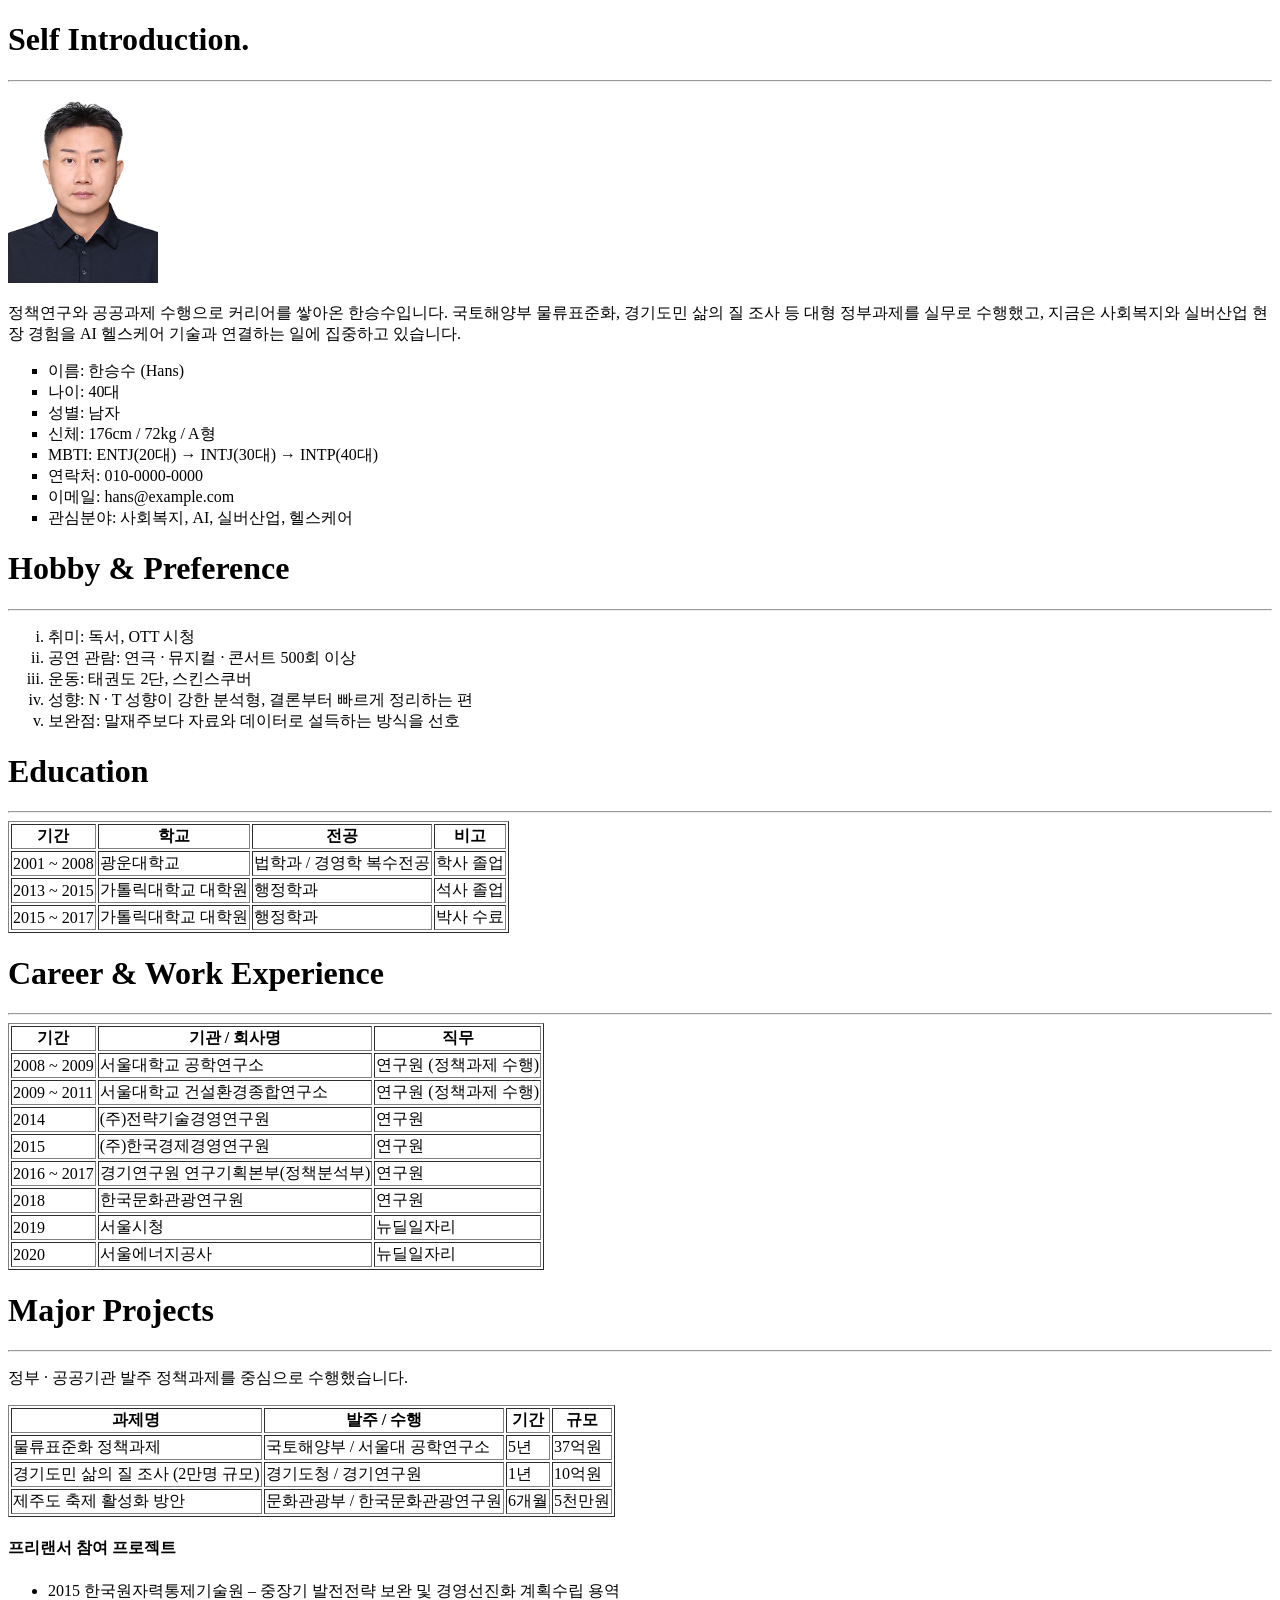
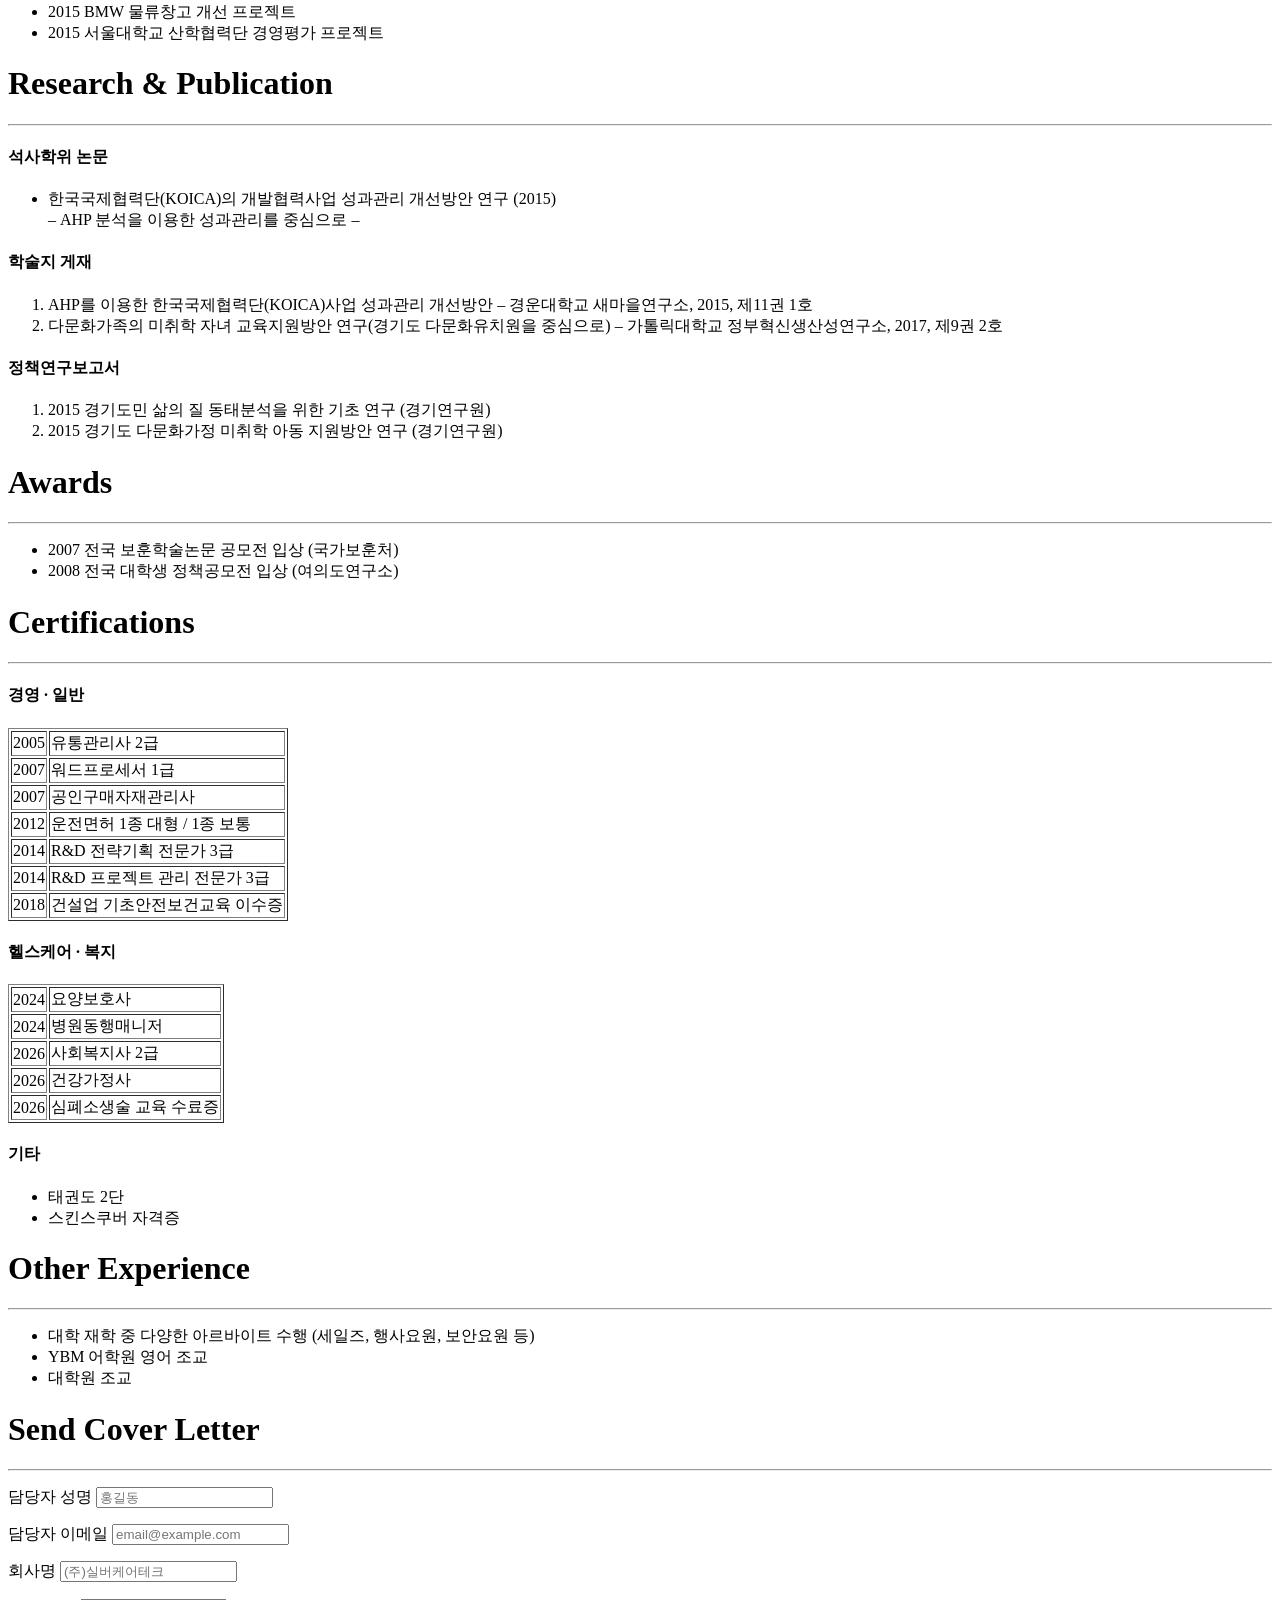
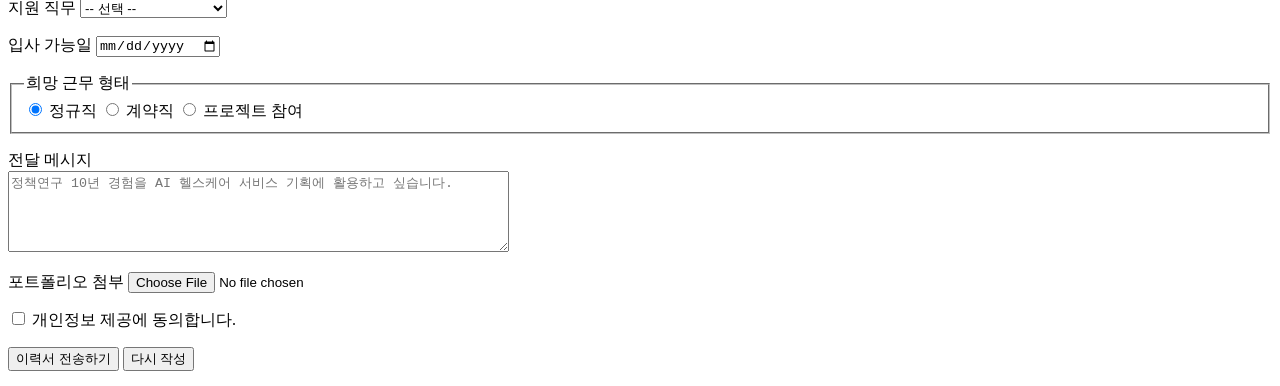
==== challenger/53_HTML폼_이력서전송폼추가/resume_v2.html @ fb67b8bb "feat(challenger): 챌린지 52~57 과제 추가 챌린지 번호_주요내용 규칙으로 폴더를 구성했다.  - 52 HTML 기초: 내 이력서 만들기 (증명사진 포함, 시맨틱 " ====
<!DOCTYPE html>
<html lang="ko">
<head>
    <meta charset="UTF-8">
    <meta name="viewport" content="width=device-width, initial-scale=1.0">
    <title>한승수 이력서 v2</title>
</head>
<body>
    <h1>Self Introduction.</h1>
    <hr>
    <img src="profile.jpg" alt="한승수 증명사진" width="150">
    <p>
        정책연구와 공공과제 수행으로 커리어를 쌓아온 한승수입니다.
        국토해양부 물류표준화, 경기도민 삶의 질 조사 등 대형 정부과제를 실무로 수행했고,
        지금은 사회복지와 실버산업 현장 경험을 AI 헬스케어 기술과 연결하는 일에 집중하고 있습니다.
    </p>
    <ul style="list-style: square;">
        <!-- 정확한 생년월일/연락처로 수정해서 제출하세요 -->
        <li>이름: 한승수 (Hans)</li>
        <li>나이: 40대</li>
        <li>성별: 남자</li>
        <li>신체: 176cm / 72kg / A형</li>
        <li>MBTI: ENTJ(20대) &rarr; INTJ(30대) &rarr; INTP(40대)</li>
        <li>연락처: 010-0000-0000</li>
        <li>이메일: hans@example.com</li>
        <li>관심분야: 사회복지, AI, 실버산업, 헬스케어</li>
    </ul>

    <h1>Hobby &amp; Preference</h1>
    <hr>
    <ol type="i">
        <li>취미: 독서, OTT 시청</li>
        <li>공연 관람: 연극 &middot; 뮤지컬 &middot; 콘서트 500회 이상</li>
        <li>운동: 태권도 2단, 스킨스쿠버</li>
        <li>성향: N &middot; T 성향이 강한 분석형, 결론부터 빠르게 정리하는 편</li>
        <li>보완점: 말재주보다 자료와 데이터로 설득하는 방식을 선호</li>
    </ol>

    <h1>Education</h1>
    <hr>
    <table style="table-layout: auto" border="1">
        <thead>
            <tr>
                <th>기간</th>
                <th>학교</th>
                <th>전공</th>
                <th>비고</th>
            </tr>
        </thead>
        <tbody>
            <tr>
                <td>2001 ~ 2008</td>
                <td>광운대학교</td>
                <td>법학과 / 경영학 복수전공</td>
                <td>학사 졸업</td>
            </tr>
            <tr>
                <td>2013 ~ 2015</td>
                <td>가톨릭대학교 대학원</td>
                <td>행정학과</td>
                <td>석사 졸업</td>
            </tr>
            <tr>
                <td>2015 ~ 2017</td>
                <td>가톨릭대학교 대학원</td>
                <td>행정학과</td>
                <td>박사 수료</td>
            </tr>
        </tbody>
    </table>

    <h1>Career &amp; Work Experience</h1>
    <hr>
    <table style="table-layout: auto" border="1">
        <thead>
            <tr>
                <th>기간</th>
                <th>기관 / 회사명</th>
                <th>직무</th>
            </tr>
        </thead>
        <tbody>
            <tr>
                <td>2008 ~ 2009</td>
                <td>서울대학교 공학연구소</td>
                <td>연구원 (정책과제 수행)</td>
            </tr>
            <tr>
                <td>2009 ~ 2011</td>
                <td>서울대학교 건설환경종합연구소</td>
                <td>연구원 (정책과제 수행)</td>
            </tr>
            <tr>
                <td>2014</td>
                <td>(주)전략기술경영연구원</td>
                <td>연구원</td>
            </tr>
            <tr>
                <td>2015</td>
                <td>(주)한국경제경영연구원</td>
                <td>연구원</td>
            </tr>
            <tr>
                <td>2016 ~ 2017</td>
                <td>경기연구원 연구기획본부(정책분석부)</td>
                <td>연구원</td>
            </tr>
            <tr>
                <td>2018</td>
                <td>한국문화관광연구원</td>
                <td>연구원</td>
            </tr>
            <tr>
                <td>2019</td>
                <td>서울시청</td>
                <td>뉴딜일자리</td>
            </tr>
            <tr>
                <td>2020</td>
                <td>서울에너지공사</td>
                <td>뉴딜일자리</td>
            </tr>
        </tbody>
    </table>

    <h1>Major Projects</h1>
    <hr>
    <p>정부 &middot; 공공기관 발주 정책과제를 중심으로 수행했습니다.</p>
    <table style="table-layout: auto" border="1">
        <thead>
            <tr>
                <th>과제명</th>
                <th>발주 / 수행</th>
                <th>기간</th>
                <th>규모</th>
            </tr>
        </thead>
        <tbody>
            <tr>
                <td>물류표준화 정책과제</td>
                <td>국토해양부 / 서울대 공학연구소</td>
                <td>5년</td>
                <td>37억원</td>
            </tr>
            <tr>
                <td>경기도민 삶의 질 조사 (2만명 규모)</td>
                <td>경기도청 / 경기연구원</td>
                <td>1년</td>
                <td>10억원</td>
            </tr>
            <tr>
                <td>제주도 축제 활성화 방안</td>
                <td>문화관광부 / 한국문화관광연구원</td>
                <td>6개월</td>
                <td>5천만원</td>
            </tr>
        </tbody>
    </table>

    <h4>프리랜서 참여 프로젝트</h4>
    <ul>
        <li>2015 한국원자력통제기술원 &ndash; 중장기 발전전략 보완 및 경영선진화 계획수립 용역</li>
        <li>2015 BMW 물류창고 개선 프로젝트</li>
        <li>2015 서울대학교 산학협력단 경영평가 프로젝트</li>
    </ul>

    <h1>Research &amp; Publication</h1>
    <hr>
    <h4>석사학위 논문</h4>
    <ul>
        <li>
            한국국제협력단(KOICA)의 개발협력사업 성과관리 개선방안 연구 (2015)
            <br>&ndash; AHP 분석을 이용한 성과관리를 중심으로 &ndash;
        </li>
    </ul>

    <h4>학술지 게재</h4>
    <ol>
        <li>AHP를 이용한 한국국제협력단(KOICA)사업 성과관리 개선방안 &ndash; 경운대학교 새마을연구소, 2015, 제11권 1호</li>
        <li>다문화가족의 미취학 자녀 교육지원방안 연구(경기도 다문화유치원을 중심으로) &ndash; 가톨릭대학교 정부혁신생산성연구소, 2017, 제9권 2호</li>
    </ol>

    <h4>정책연구보고서</h4>
    <ol>
        <li>2015 경기도민 삶의 질 동태분석을 위한 기초 연구 (경기연구원)</li>
        <li>2015 경기도 다문화가정 미취학 아동 지원방안 연구 (경기연구원)</li>
    </ol>

    <h1>Awards</h1>
    <hr>
    <ul>
        <li>2007 전국 보훈학술논문 공모전 입상 (국가보훈처)</li>
        <li>2008 전국 대학생 정책공모전 입상 (여의도연구소)</li>
    </ul>

    <h1>Certifications</h1>
    <hr>
    <h4>경영 &middot; 일반</h4>
    <table style="table-layout: auto" border="1">
        <tbody>
            <tr><td>2005</td><td>유통관리사 2급</td></tr>
            <tr><td>2007</td><td>워드프로세서 1급</td></tr>
            <tr><td>2007</td><td>공인구매자재관리사</td></tr>
            <tr><td>2012</td><td>운전면허 1종 대형 / 1종 보통</td></tr>
            <tr><td>2014</td><td>R&amp;D 전략기획 전문가 3급</td></tr>
            <tr><td>2014</td><td>R&amp;D 프로젝트 관리 전문가 3급</td></tr>
            <tr><td>2018</td><td>건설업 기초안전보건교육 이수증</td></tr>
        </tbody>
    </table>

    <h4>헬스케어 &middot; 복지</h4>
    <table style="table-layout: auto" border="1">
        <tbody>
            <tr><td>2024</td><td>요양보호사</td></tr>
            <tr><td>2024</td><td>병원동행매니저</td></tr>
            <tr><td>2026</td><td>사회복지사 2급</td></tr>
            <tr><td>2026</td><td>건강가정사</td></tr>
            <tr><td>2026</td><td>심폐소생술 교육 수료증</td></tr>
        </tbody>
    </table>

    <h4>기타</h4>
    <ul>
        <li>태권도 2단</li>
        <li>스킨스쿠버 자격증</li>
    </ul>

    <h1>Other Experience</h1>
    <hr>
    <ul>
        <li>대학 재학 중 다양한 아르바이트 수행 (세일즈, 행사요원, 보안요원 등)</li>
        <li>YBM 어학원 영어 조교</li>
        <li>대학원 조교</li>
    </ul>

    <h1>Send Cover Letter</h1>
    <hr>
    <form>
        <p>
            <label for="nameInput">담당자 성명</label>
            <input id="nameInput" type="text" placeholder="홍길동" required>
        </p>
        <p>
            <label for="emailInput">담당자 이메일</label>
            <input id="emailInput" type="email" placeholder="email@example.com" required>
        </p>
        <p>
            <label for="companyInput">회사명</label>
            <input id="companyInput" type="text" placeholder="(주)실버케어테크" required>
        </p>
        <p>
            <label for="positionSelect">지원 직무</label>
            <select id="positionSelect">
                <option value="">-- 선택 --</option>
                <option value="healthcare-planner">헬스케어 서비스 기획</option>
                <option value="policy-research">정책 &middot; 데이터 분석</option>
                <option value="ai-service">AI 서비스 개발</option>
                <option value="silver-biz">실버산업 사업개발</option>
            </select>
        </p>
        <p>
            <label for="availableDate">입사 가능일</label>
            <input id="availableDate" type="date">
        </p>
        <fieldset>
            <legend>희망 근무 형태</legend>
            <label><input type="radio" name="workType" value="fulltime" checked> 정규직</label>
            <label><input type="radio" name="workType" value="contract"> 계약직</label>
            <label><input type="radio" name="workType" value="project"> 프로젝트 참여</label>
        </fieldset>
        <p>
            <label for="messageInput">전달 메시지</label><br>
            <textarea id="messageInput" rows="5" cols="60" placeholder="정책연구 10년 경험을 AI 헬스케어 서비스 기획에 활용하고 싶습니다."></textarea>
        </p>
        <p>
            <label for="resumeFile">포트폴리오 첨부</label>
            <input id="resumeFile" type="file" accept=".pdf,.docx">
        </p>
        <p>
            <label><input type="checkbox" id="agreeInput" required> 개인정보 제공에 동의합니다.</label>
        </p>
        <p>
            <button type="submit">이력서 전송하기</button>
            <button type="reset">다시 작성</button>
        </p>
    </form>
</body>
</html>
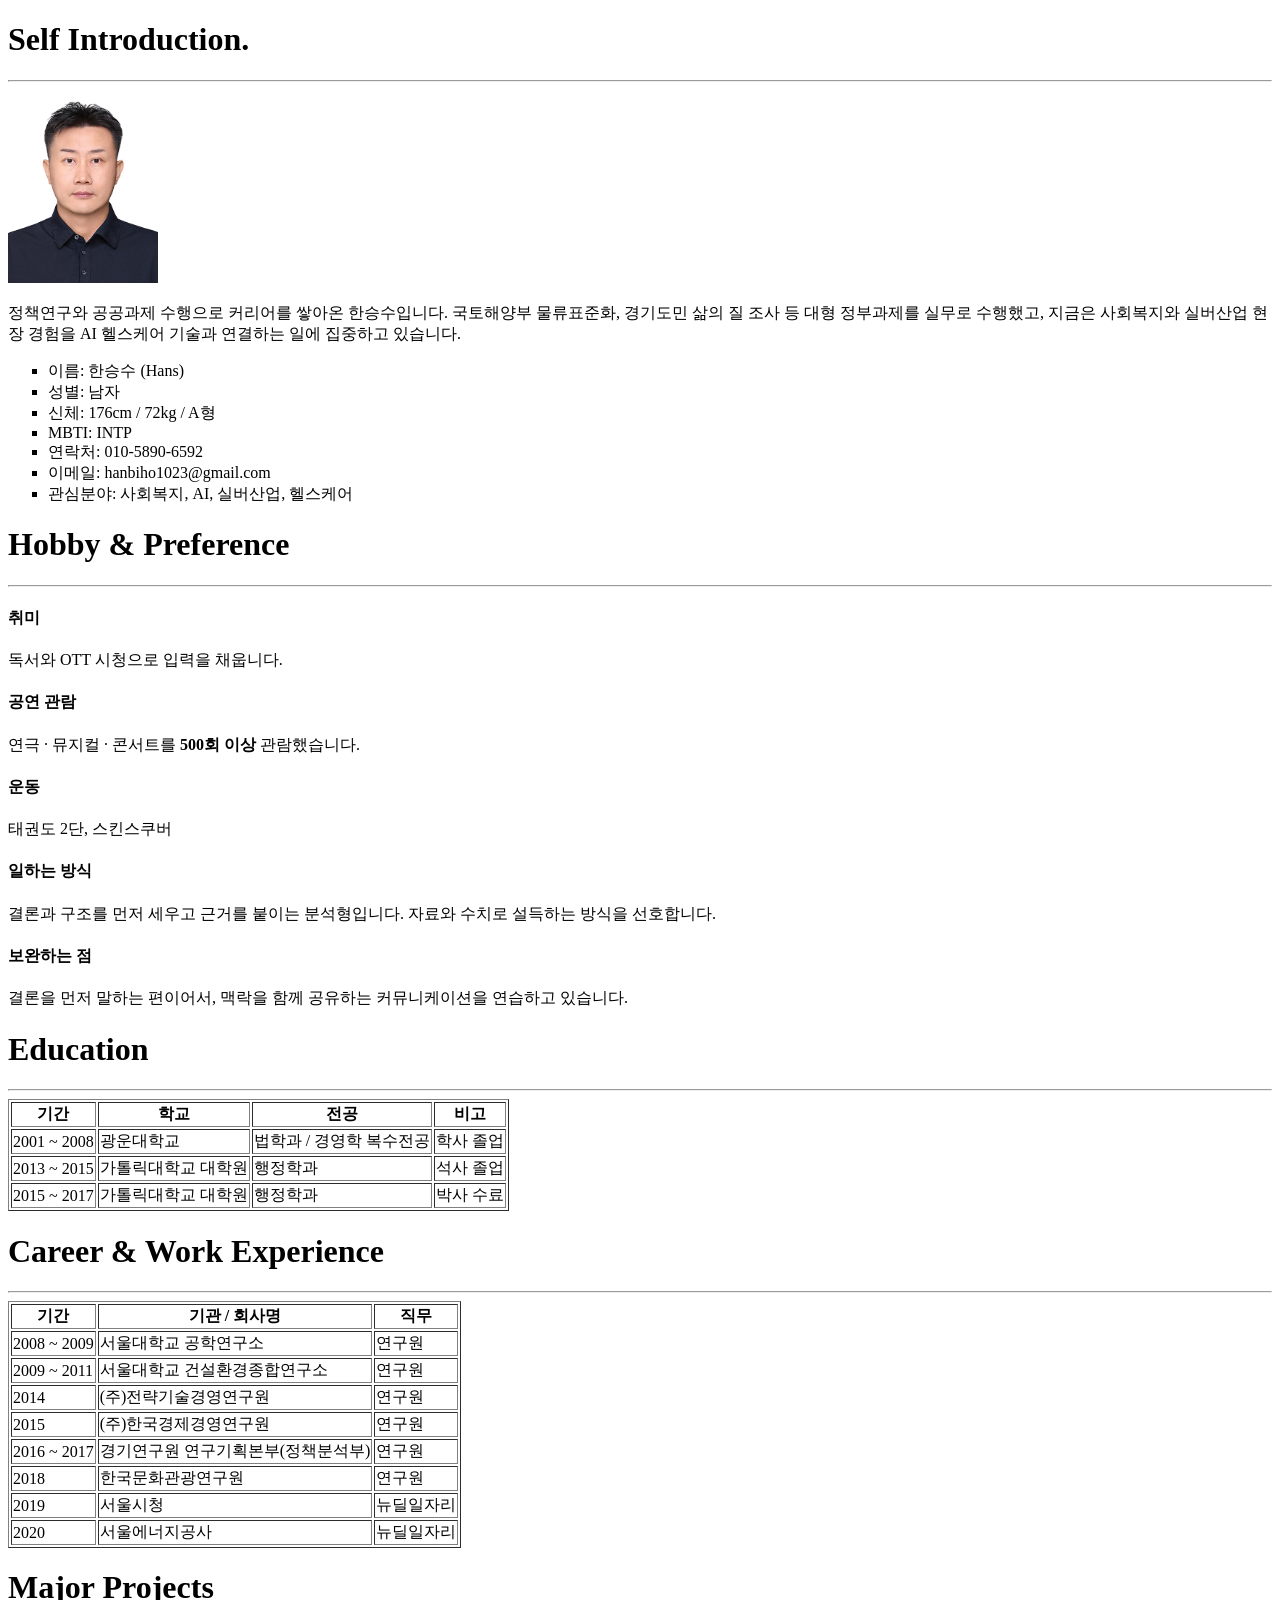
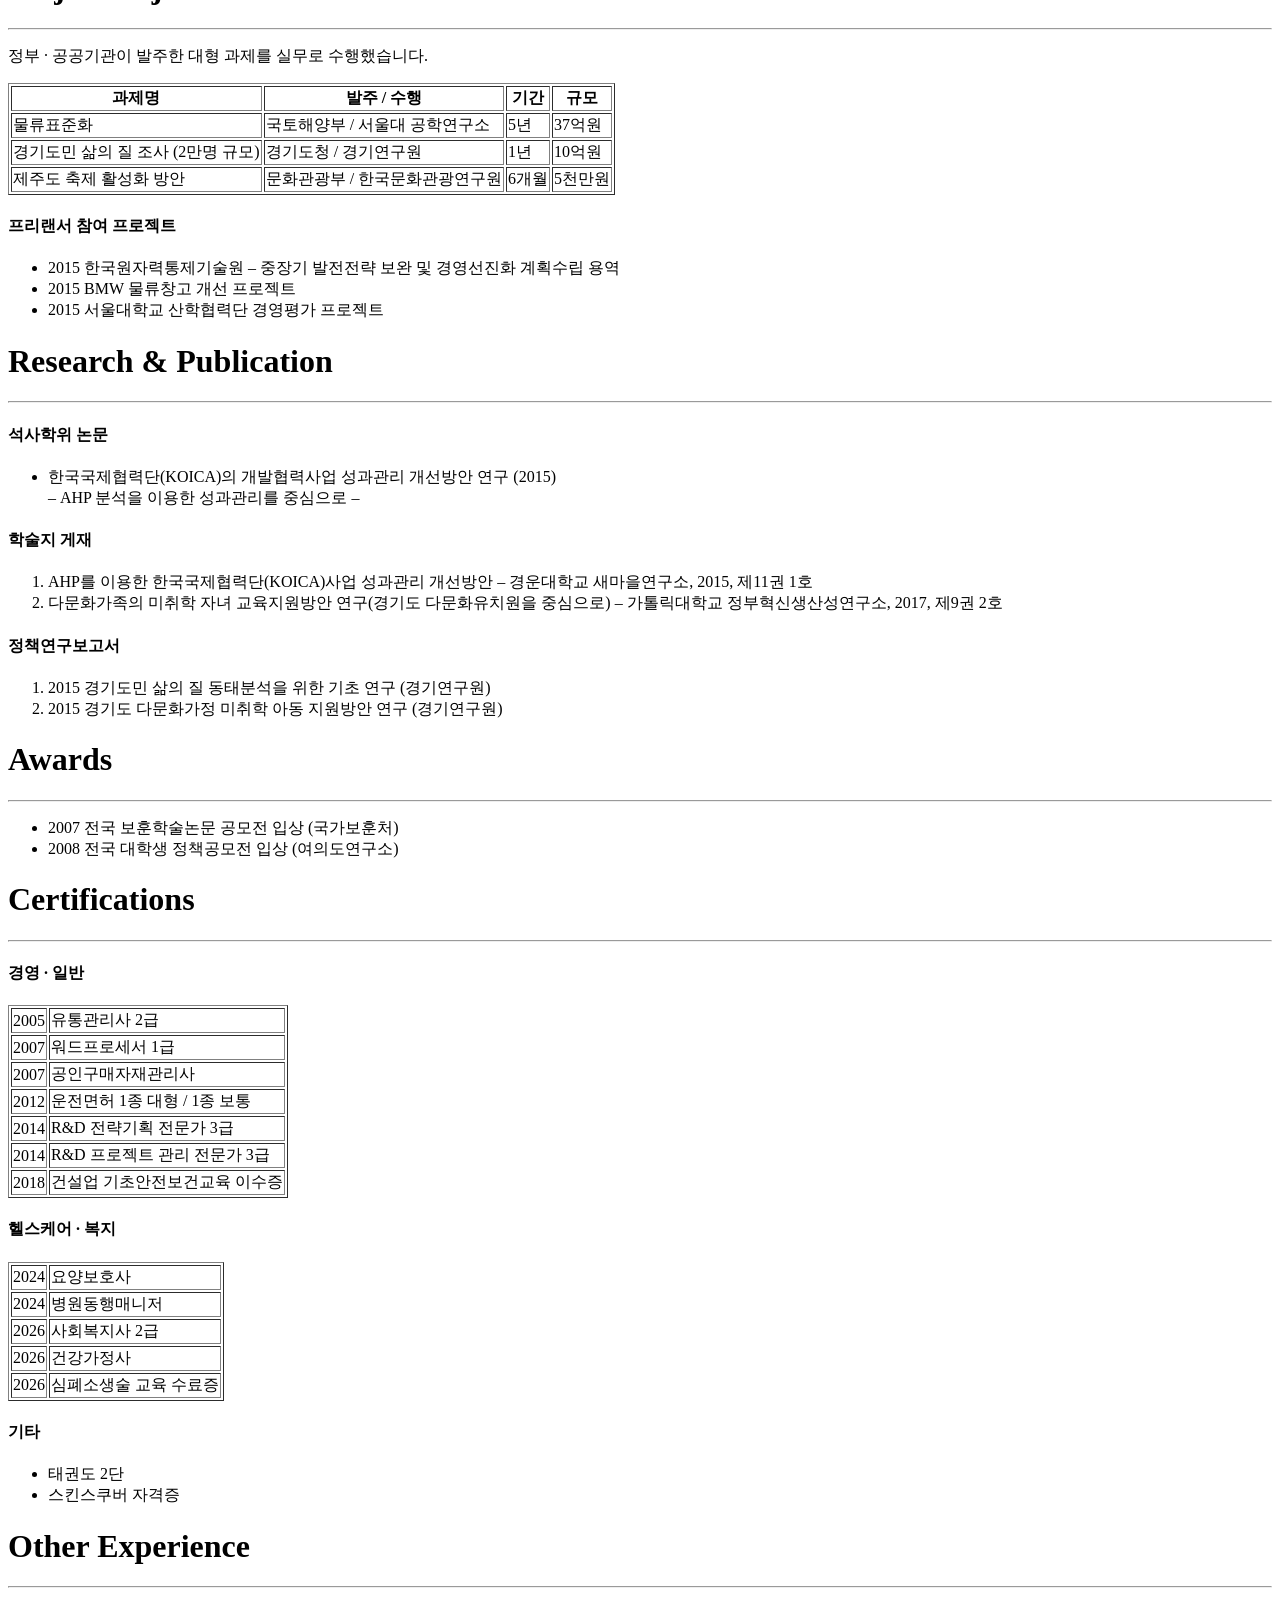
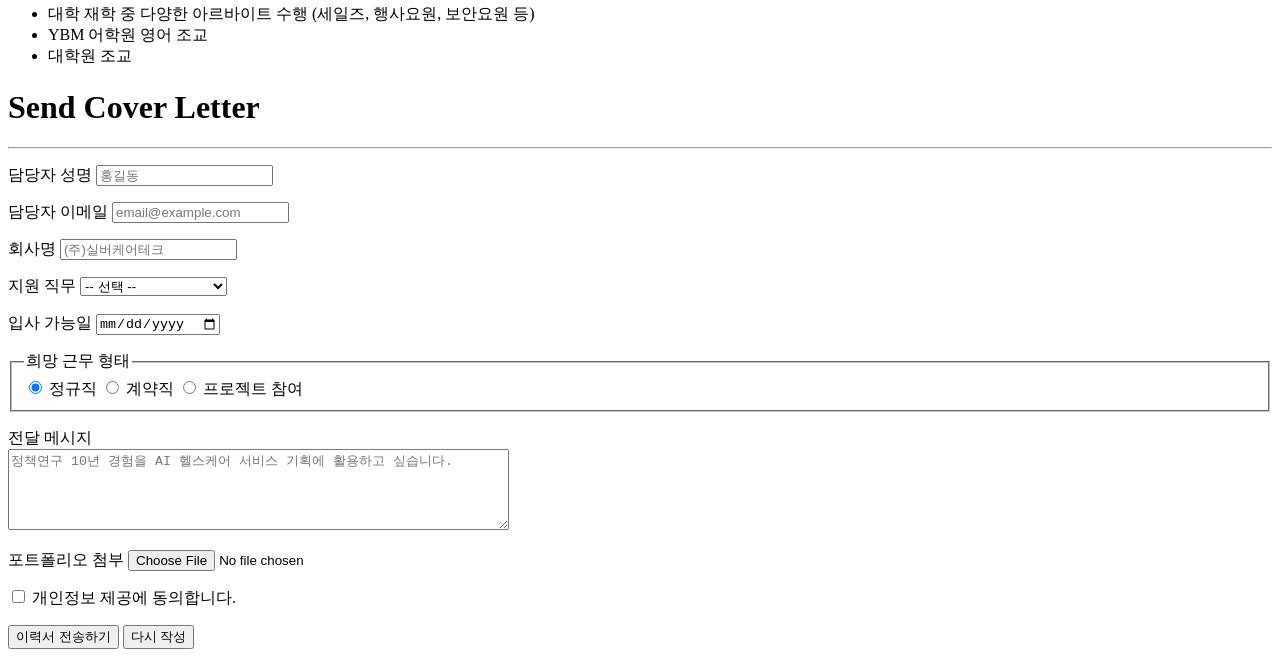
==== commit 2af8fd9a: "feat(challenger): 이력서 모던 포트폴리오 형식으로 개편 + 챌린지 66 추가 이력서 (52~54) - 54: sticky 내비 + 히어로 프로필 카드 + 타임라인/프" ====
--- a/challenger/53_HTML폼_이력서전송폼추가/resume_v2.html
+++ b/challenger/53_HTML폼_이력서전송폼추가/resume_v2.html
@@ -15,26 +15,37 @@
         지금은 사회복지와 실버산업 현장 경험을 AI 헬스케어 기술과 연결하는 일에 집중하고 있습니다.
     </p>
     <ul style="list-style: square;">
-        <!-- 정확한 생년월일/연락처로 수정해서 제출하세요 -->
         <li>이름: 한승수 (Hans)</li>
-        <li>나이: 40대</li>
         <li>성별: 남자</li>
         <li>신체: 176cm / 72kg / A형</li>
-        <li>MBTI: ENTJ(20대) &rarr; INTJ(30대) &rarr; INTP(40대)</li>
-        <li>연락처: 010-0000-0000</li>
-        <li>이메일: hans@example.com</li>
+        <li>MBTI: INTP</li>
+        <li>연락처: 010-5890-6592</li>
+        <li>이메일: hanbiho1023@gmail.com</li>
         <li>관심분야: 사회복지, AI, 실버산업, 헬스케어</li>
     </ul>
 
     <h1>Hobby &amp; Preference</h1>
     <hr>
-    <ol type="i">
-        <li>취미: 독서, OTT 시청</li>
-        <li>공연 관람: 연극 &middot; 뮤지컬 &middot; 콘서트 500회 이상</li>
-        <li>운동: 태권도 2단, 스킨스쿠버</li>
-        <li>성향: N &middot; T 성향이 강한 분석형, 결론부터 빠르게 정리하는 편</li>
-        <li>보완점: 말재주보다 자료와 데이터로 설득하는 방식을 선호</li>
-    </ol>
+
+    <h4>취미</h4>
+    <p>독서와 OTT 시청으로 입력을 채웁니다.</p>
+
+    <h4>공연 관람</h4>
+    <p>연극 &middot; 뮤지컬 &middot; 콘서트를 <strong>500회 이상</strong> 관람했습니다.</p>
+
+    <h4>운동</h4>
+    <p>태권도 2단, 스킨스쿠버</p>
+
+    <h4>일하는 방식</h4>
+    <p>
+        결론과 구조를 먼저 세우고 근거를 붙이는 분석형입니다.
+        자료와 수치로 설득하는 방식을 선호합니다.
+    </p>
+
+    <h4>보완하는 점</h4>
+    <p>
+        결론을 먼저 말하는 편이어서, 맥락을 함께 공유하는 커뮤니케이션을 연습하고 있습니다.
+    </p>
 
     <h1>Education</h1>
     <hr>
@@ -83,12 +94,12 @@
             <tr>
                 <td>2008 ~ 2009</td>
                 <td>서울대학교 공학연구소</td>
-                <td>연구원 (정책과제 수행)</td>
+                <td>연구원</td>
             </tr>
             <tr>
                 <td>2009 ~ 2011</td>
                 <td>서울대학교 건설환경종합연구소</td>
-                <td>연구원 (정책과제 수행)</td>
+                <td>연구원</td>
             </tr>
             <tr>
                 <td>2014</td>
@@ -125,7 +136,7 @@
 
     <h1>Major Projects</h1>
     <hr>
-    <p>정부 &middot; 공공기관 발주 정책과제를 중심으로 수행했습니다.</p>
+    <p>정부 &middot; 공공기관이 발주한 대형 과제를 실무로 수행했습니다.</p>
     <table style="table-layout: auto" border="1">
         <thead>
             <tr>
@@ -137,7 +148,7 @@
         </thead>
         <tbody>
             <tr>
-                <td>물류표준화 정책과제</td>
+                <td>물류표준화</td>
                 <td>국토해양부 / 서울대 공학연구소</td>
                 <td>5년</td>
                 <td>37억원</td>
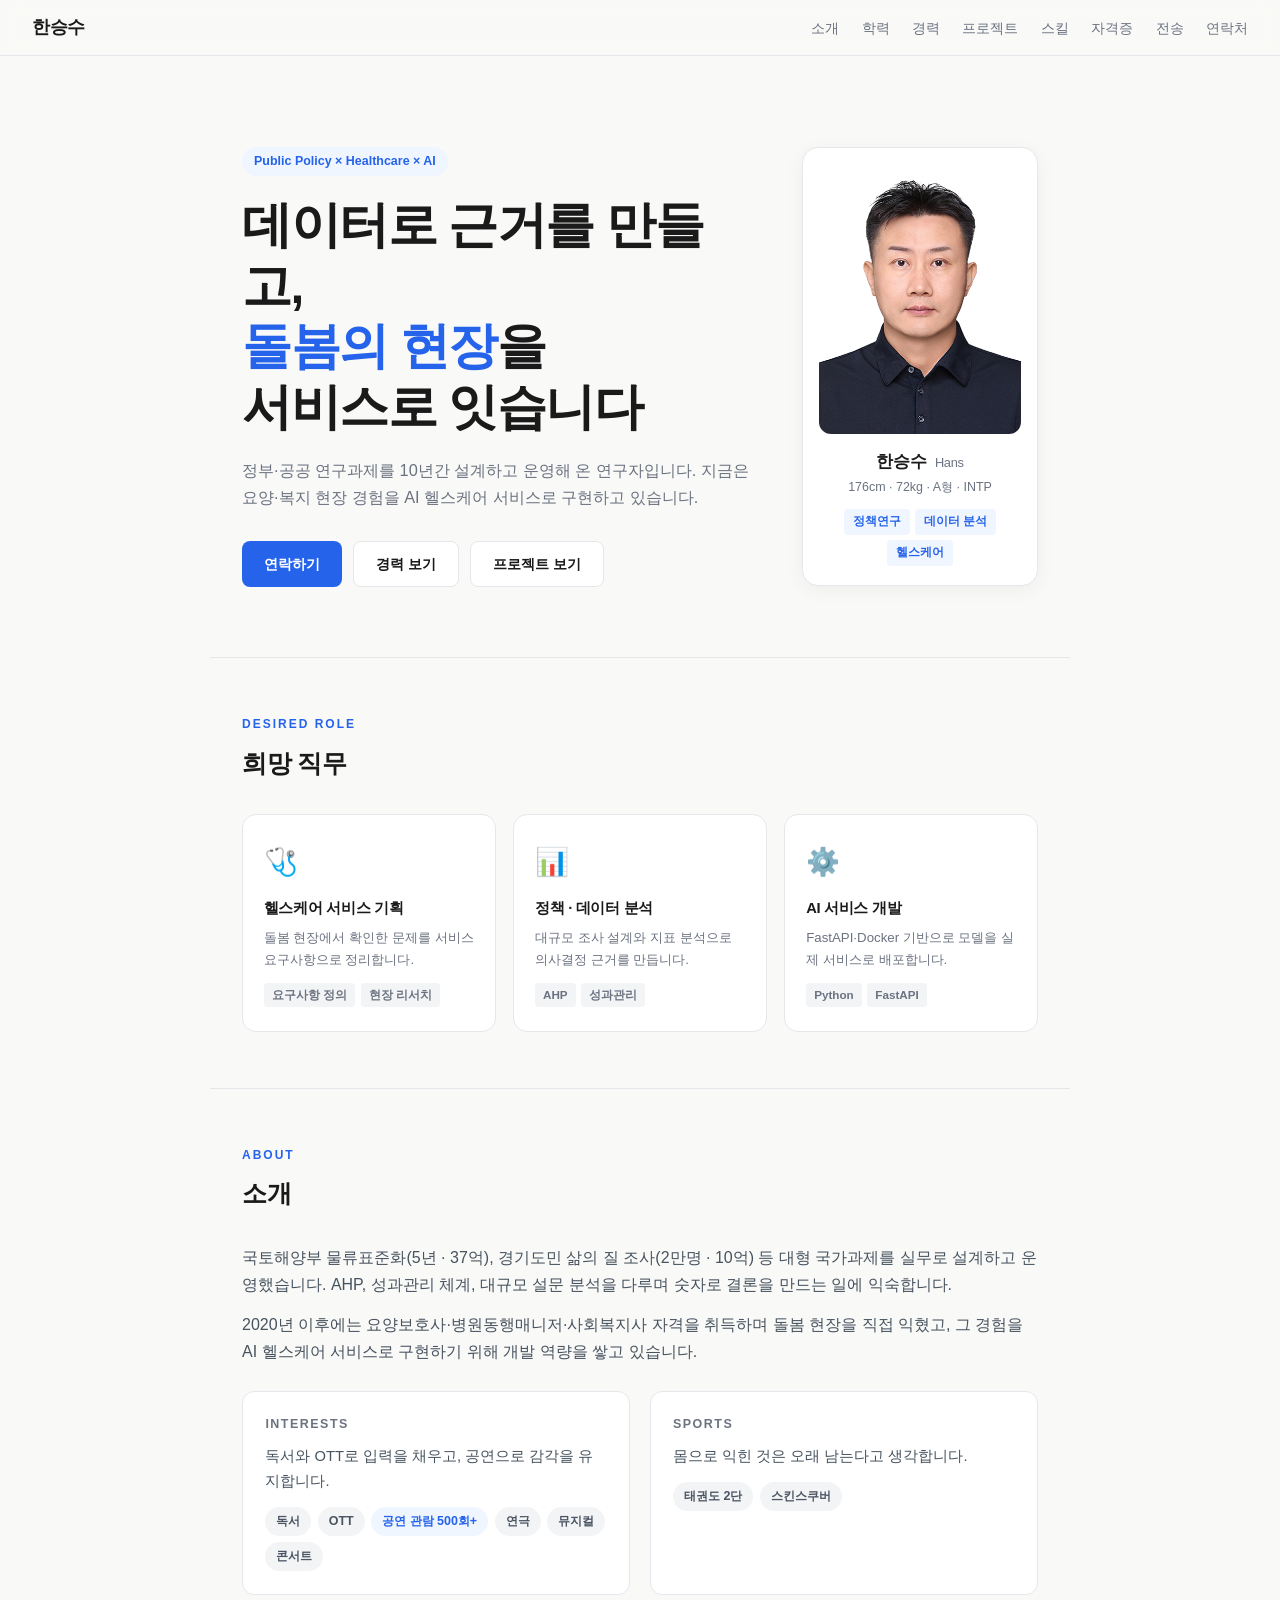
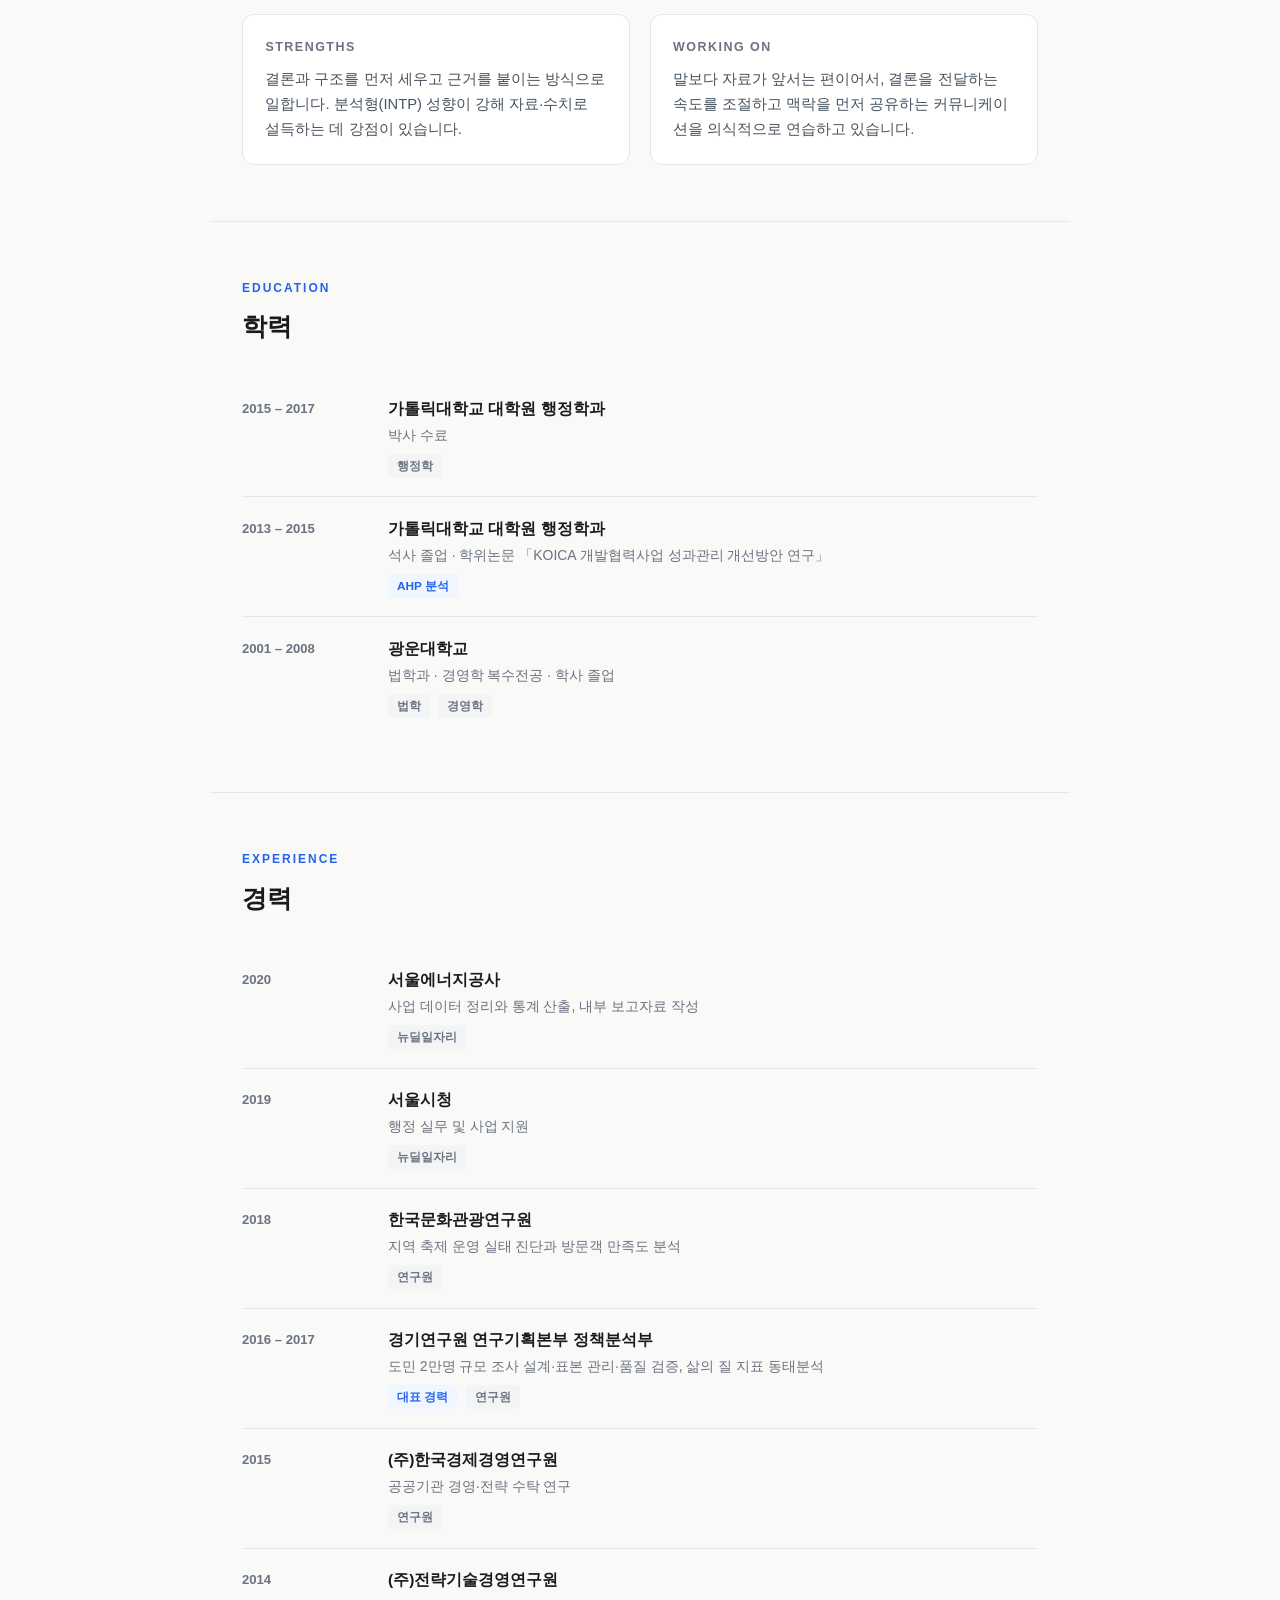
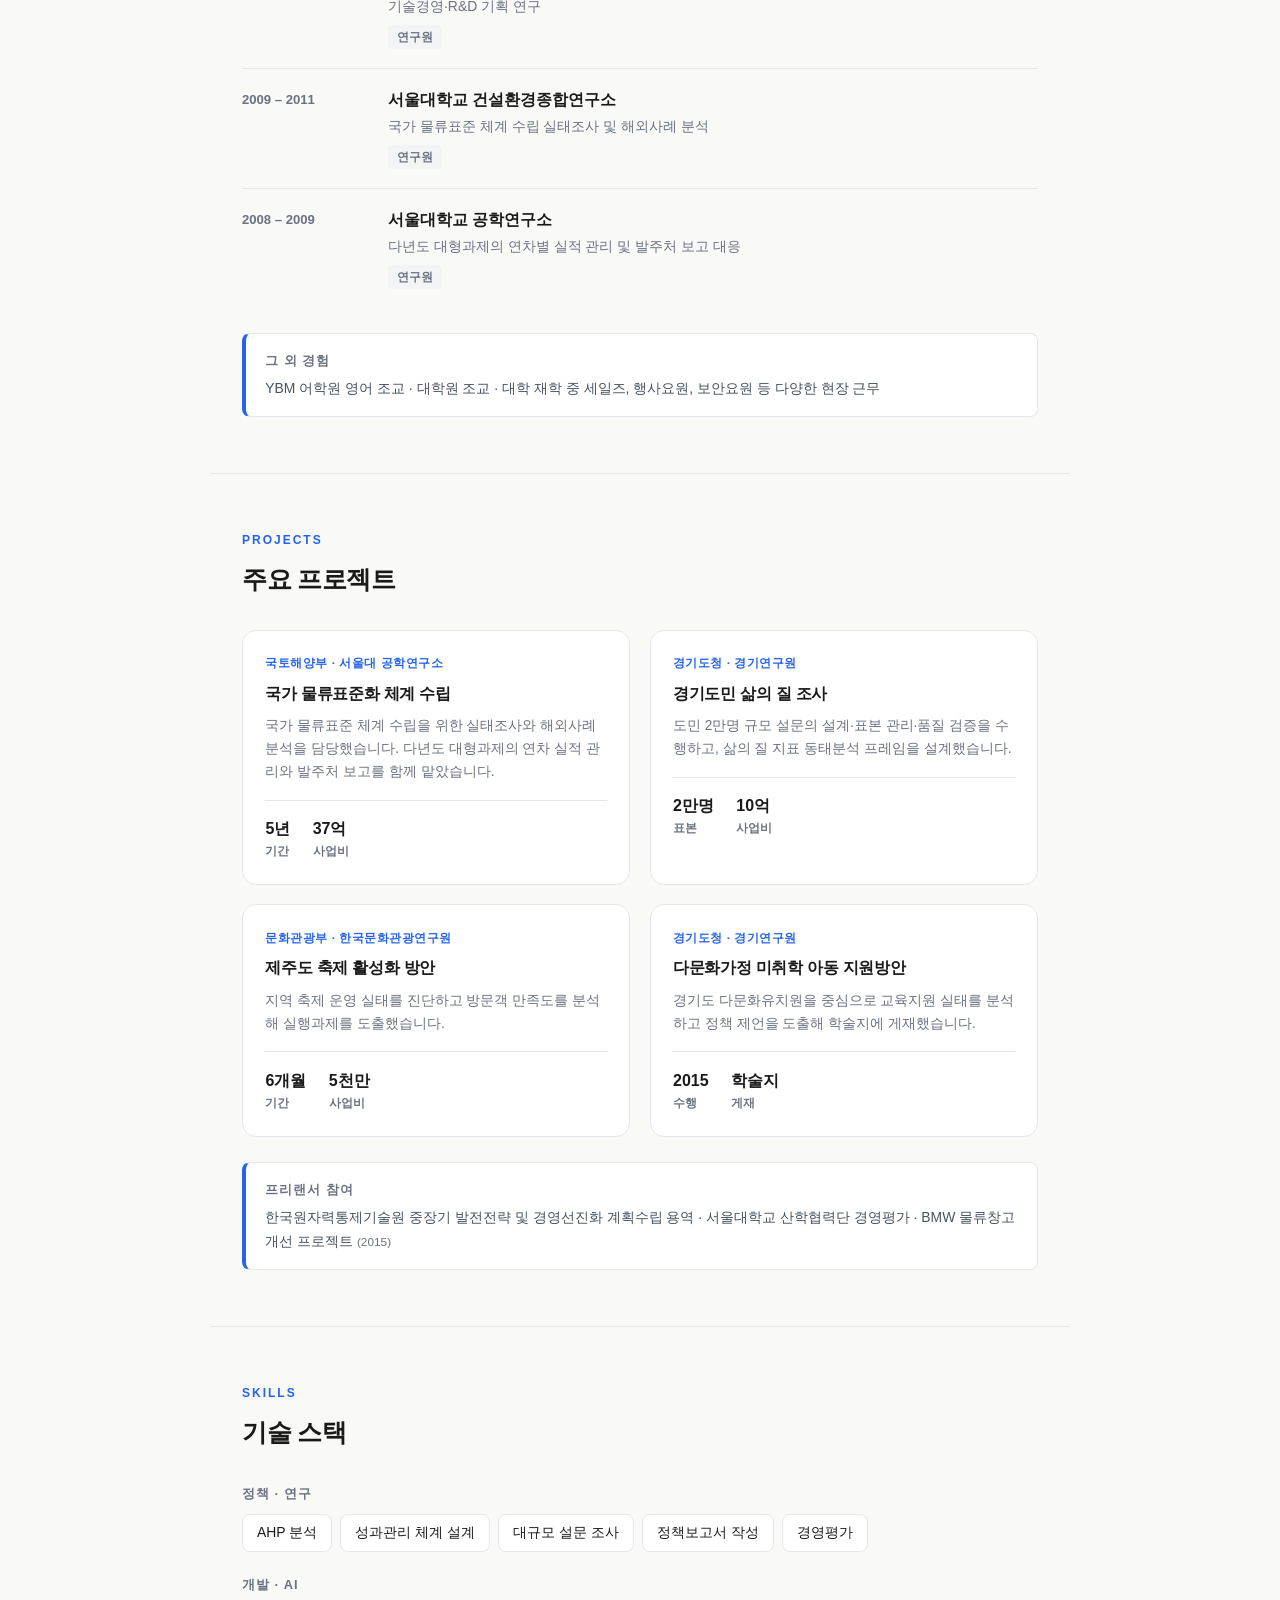
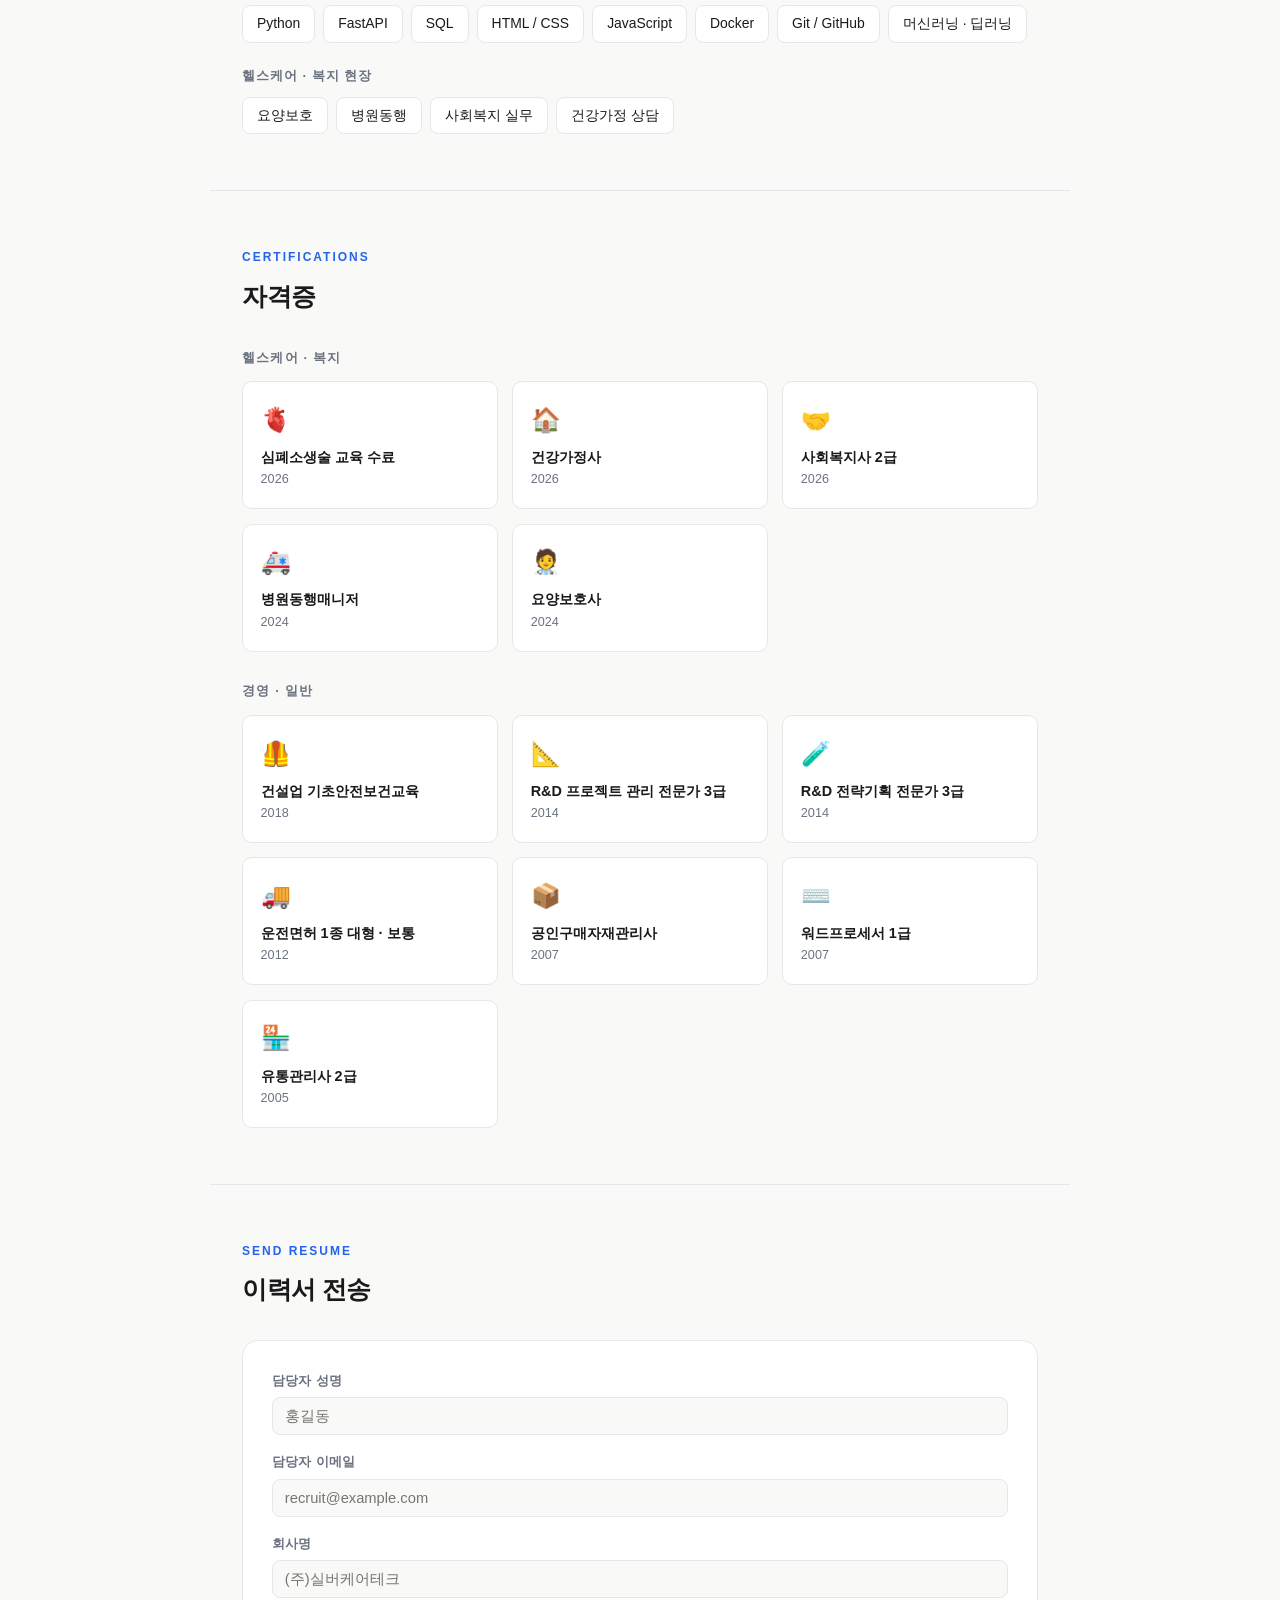
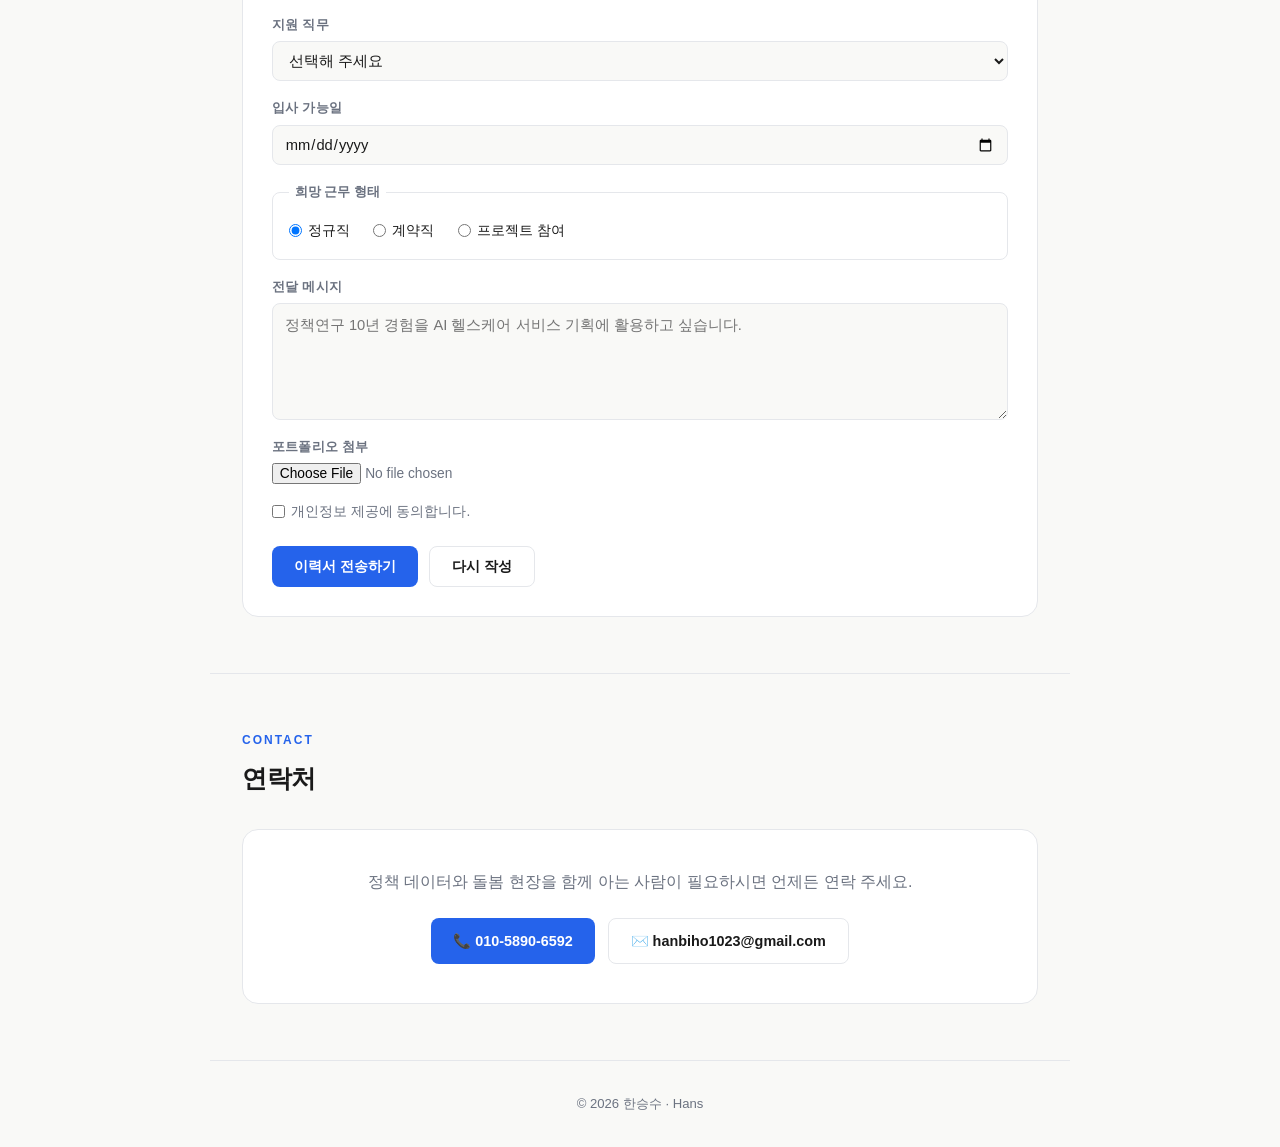
==== commit 56b064ce: "feat(challenger): 이력서 3종 형식 통일 + 챌린지 67~70 Docker 과제 추가 이력서 (52~54) - 52·53 도 모던 포트폴리오 형식으로 전환 (올드 마" ====
--- a/challenger/53_HTML폼_이력서전송폼추가/resume_v2.html
+++ b/challenger/53_HTML폼_이력서전송폼추가/resume_v2.html
@@ -3,297 +3,1360 @@
 <head>
     <meta charset="UTF-8">
     <meta name="viewport" content="width=device-width, initial-scale=1.0">
-    <title>한승수 이력서 v2</title>
+    <title>한승수 | 이력서 v2</title>
+    <style>
+/* ===========================================================
+   챌린저 54 - HTML/CSS 3일차
+   CSS 변수 · Flexbox · Grid · sticky · 반응형 · 인쇄 스타일
+   =========================================================== */
+
+/* ── 디자인 토큰 ── */
+:root {
+    --bg: #f9f9f7;
+    --surface: #ffffff;
+    --accent: #2563eb;
+    --accent-dark: #1d4ed8;
+    --accent-light: #eff6ff;
+    --text: #1a1a1a;
+    --muted: #6b7280;
+    --border: #e5e7eb;
+    --tag-bg: #f3f4f6;
+    --max: 860px;
+}
+
+* {
+    margin: 0;
+    padding: 0;
+    box-sizing: border-box;
+}
+
+body {
+    font-family: 'Pretendard', -apple-system, BlinkMacSystemFont,
+                 'Apple SD Gothic Neo', 'Noto Sans KR', 'Malgun Gothic', sans-serif;
+    background: var(--bg);
+    color: var(--text);
+    line-height: 1.7;
+    -webkit-font-smoothing: antialiased;
+}
+
+a {
+    color: inherit;
+    text-decoration: none;
+}
+
+/* ── 네비게이션 (sticky) ── */
+nav {
+    position: sticky;
+    top: 0;
+    z-index: 100;
+    height: 56px;
+    padding: 0 2rem;
+    background: rgba(249, 249, 247, 0.85);
+    backdrop-filter: blur(10px);
+    border-bottom: 1px solid var(--border);
+    display: flex;
+    align-items: center;
+    justify-content: space-between;
+}
+
+nav .logo {
+    font-weight: 700;
+    font-size: 1.1rem;
+    letter-spacing: -0.5px;
+}
+
+nav ul {
+    list-style: none;
+    display: flex;
+    gap: 1.4rem;
+}
+
+nav ul a {
+    font-size: 0.88rem;
+    color: var(--muted);
+    transition: color 0.2s;
+}
+
+nav ul a:hover {
+    color: var(--accent);
+}
+
+/* ── 히어로 ── */
+.hero {
+    max-width: var(--max);
+    margin: 0 auto;
+    padding: 90px 2rem 70px;
+    display: flex;
+    align-items: center;
+    gap: 3rem;
+}
+
+.hero-text {
+    flex: 1;
+}
+
+.badge {
+    display: inline-block;
+    background: var(--accent-light);
+    color: var(--accent);
+    font-size: 0.78rem;
+    font-weight: 600;
+    padding: 4px 12px;
+    border-radius: 999px;
+    margin-bottom: 1.2rem;
+}
+
+.hero h1 {
+    font-size: clamp(2rem, 4.6vw, 3.1rem);
+    font-weight: 800;
+    letter-spacing: -1.5px;
+    line-height: 1.22;
+    margin-bottom: 1.2rem;
+}
+
+.hero h1 > span {
+    color: var(--accent);
+}
+
+.hero-text > p {
+    font-size: 1.02rem;
+    color: var(--muted);
+    max-width: 520px;
+    margin-bottom: 1.8rem;
+}
+
+.cta {
+    display: flex;
+    gap: 0.7rem;
+    flex-wrap: wrap;
+}
+
+.btn {
+    display: inline-flex;
+    align-items: center;
+    gap: 6px;
+    padding: 10px 22px;
+    border-radius: 8px;
+    font-size: 0.9rem;
+    font-weight: 600;
+    transition: all 0.2s;
+    cursor: pointer;
+}
+
+.btn-primary {
+    background: var(--accent);
+    color: #fff;
+}
+
+.btn-primary:hover {
+    background: var(--accent-dark);
+}
+
+.btn-outline {
+    border: 1.5px solid var(--border);
+    background: var(--surface);
+    color: var(--text);
+}
+
+.btn-outline:hover {
+    border-color: var(--accent);
+    color: var(--accent);
+}
+
+/* ── 히어로 프로필 카드 ── */
+.hero-card {
+    flex-shrink: 0;
+    width: 236px;
+    background: var(--surface);
+    border: 1px solid var(--border);
+    border-radius: 16px;
+    padding: 1rem 1rem 1.2rem;
+    text-align: center;
+    box-shadow: 0 4px 20px rgba(0, 0, 0, 0.05);
+}
+
+.hero-photo {
+    width: 100%;
+    aspect-ratio: 3 / 4;
+    max-width: 100%;
+    border-radius: 12px;
+    overflow: hidden;
+    background: var(--tag-bg);
+    margin-bottom: 0.9rem;
+}
+
+.hero-photo img {
+    width: 100%;
+    height: 100%;
+    object-fit: cover;
+    display: block;
+}
+
+.hero-name {
+    font-size: 1.05rem;
+    font-weight: 800;
+    letter-spacing: -0.3px;
+}
+
+.hero-name span {
+    font-size: 0.8rem;
+    font-weight: 500;
+    color: var(--muted);
+    margin-left: 4px;
+}
+
+.hero-sub {
+    font-size: 0.78rem;
+    color: var(--muted);
+    margin-bottom: 0.7rem;
+}
+
+.hero-tags {
+    display: flex;
+    flex-wrap: wrap;
+    gap: 0.35rem;
+    justify-content: center;
+}
+
+.hero-tag {
+    background: var(--accent-light);
+    color: var(--accent);
+    font-size: 0.72rem;
+    font-weight: 600;
+    padding: 3px 9px;
+    border-radius: 4px;
+}
+
+/* ── 섹션 공통 ── */
+section {
+    max-width: var(--max);
+    margin: 0 auto;
+    padding: 56px 2rem;
+    border-top: 1px solid var(--border);
+}
+
+.section-label {
+    font-size: 0.75rem;
+    font-weight: 700;
+    letter-spacing: 2px;
+    text-transform: uppercase;
+    color: var(--accent);
+    margin-bottom: 0.5rem;
+}
+
+.section-title {
+    font-size: 1.55rem;
+    font-weight: 800;
+    letter-spacing: -0.5px;
+    margin-bottom: 1.8rem;
+}
+
+.sub-head {
+    font-size: 0.8rem;
+    font-weight: 700;
+    letter-spacing: 1.2px;
+    text-transform: uppercase;
+    color: var(--muted);
+    margin: 1.8rem 0 0.8rem;
+}
+
+.sub-head:first-of-type {
+    margin-top: 0;
+}
+
+/* ── 희망 직무 카드 ── */
+.profile-cards {
+    display: grid;
+    grid-template-columns: repeat(3, 1fr);
+    gap: 1.1rem;
+}
+
+.profile-card {
+    background: var(--surface);
+    border: 1px solid var(--border);
+    border-radius: 14px;
+    padding: 1.5rem 1.3rem;
+    transition: box-shadow 0.2s, border-color 0.2s;
+}
+
+.profile-card:hover {
+    box-shadow: 0 4px 16px rgba(0, 0, 0, 0.07);
+    border-color: var(--accent);
+}
+
+.pc-icon {
+    font-size: 1.7rem;
+    margin-bottom: 0.7rem;
+}
+
+.profile-card h3 {
+    font-size: 0.92rem;
+    font-weight: 800;
+    letter-spacing: -0.3px;
+    margin-bottom: 0.4rem;
+}
+
+.profile-card p {
+    font-size: 0.83rem;
+    color: var(--muted);
+    line-height: 1.6;
+}
+
+.pc-tags {
+    display: flex;
+    flex-wrap: wrap;
+    gap: 0.35rem;
+    margin-top: 0.8rem;
+}
+
+.pc-tag {
+    background: var(--tag-bg);
+    color: var(--muted);
+    font-size: 0.73rem;
+    font-weight: 600;
+    padding: 2px 8px;
+    border-radius: 4px;
+}
+
+/* ── 소개 ── */
+.about-lead {
+    margin-bottom: 1.6rem;
+}
+
+.about-lead p {
+    color: #47535f;
+    margin-bottom: 0.8rem;
+}
+
+.about-grid {
+    display: grid;
+    grid-template-columns: 1fr 1fr;
+    gap: 1.2rem;
+}
+
+.about-card {
+    background: var(--surface);
+    border: 1px solid var(--border);
+    border-radius: 12px;
+    padding: 1.4rem;
+}
+
+.about-card h3 {
+    font-size: 0.78rem;
+    font-weight: 700;
+    letter-spacing: 1.5px;
+    text-transform: uppercase;
+    color: var(--muted);
+    margin-bottom: 0.5rem;
+}
+
+.about-card p {
+    font-size: 0.92rem;
+    color: #47535f;
+}
+
+.about-chips {
+    display: flex;
+    flex-wrap: wrap;
+    gap: 0.4rem;
+    margin-top: 0.8rem;
+}
+
+.chip {
+    background: var(--tag-bg);
+    color: #4b5563;
+    font-size: 0.78rem;
+    font-weight: 600;
+    padding: 4px 11px;
+    border-radius: 999px;
+}
+
+.chip-accent {
+    background: var(--accent-light);
+    color: var(--accent);
+}
+
+/* ── 타임라인 ── */
+.timeline {
+    display: flex;
+    flex-direction: column;
+}
+
+.tl-item {
+    display: grid;
+    grid-template-columns: 130px 1fr;
+    gap: 1rem;
+    padding: 1.15rem 0;
+    border-bottom: 1px solid var(--border);
+}
+
+.tl-item:last-child {
+    border-bottom: none;
+}
+
+.tl-year {
+    font-size: 0.82rem;
+    color: var(--muted);
+    font-weight: 600;
+    padding-top: 2px;
+    white-space: nowrap;
+}
+
+.tl-content h4 {
+    font-size: 0.97rem;
+    font-weight: 700;
+}
+
+.tl-content p {
+    font-size: 0.87rem;
+    color: var(--muted);
+    margin-top: 2px;
+}
+
+.tl-tag {
+    display: inline-block;
+    margin: 6px 4px 0 0;
+    background: var(--tag-bg);
+    color: var(--muted);
+    font-size: 0.74rem;
+    font-weight: 600;
+    padding: 2px 9px;
+    border-radius: 4px;
+}
+
+.tl-tag.blue {
+    background: var(--accent-light);
+    color: var(--accent);
+}
+
+/* ── 보조 노트 ── */
+.side-note {
+    margin-top: 1.6rem;
+    background: var(--surface);
+    border: 1px solid var(--border);
+    border-left: 4px solid var(--accent);
+    border-radius: 8px;
+    padding: 1rem 1.2rem;
+}
+
+.side-note h4 {
+    font-size: 0.8rem;
+    font-weight: 700;
+    letter-spacing: 1px;
+    text-transform: uppercase;
+    color: var(--muted);
+    margin-bottom: 0.3rem;
+}
+
+.side-note p {
+    font-size: 0.87rem;
+    color: #47535f;
+}
+
+.muted-inline {
+    color: var(--muted);
+    font-size: 0.85em;
+}
+
+/* ── 프로젝트 ── */
+.project-grid {
+    display: grid;
+    grid-template-columns: repeat(auto-fill, minmax(280px, 1fr));
+    gap: 1.2rem;
+}
+
+.project-card {
+    background: var(--surface);
+    border: 1px solid var(--border);
+    border-radius: 14px;
+    overflow: hidden;
+    transition: box-shadow 0.2s, border-color 0.2s, transform 0.2s;
+}
+
+.project-card:hover {
+    box-shadow: 0 8px 24px rgba(0, 0, 0, 0.1);
+    border-color: var(--accent);
+    transform: translateY(-2px);
+}
+
+.project-body {
+    padding: 1.4rem;
+}
+
+.project-meta {
+    font-size: 0.74rem;
+    font-weight: 600;
+    letter-spacing: 0.5px;
+    color: var(--accent);
+    margin-bottom: 0.4rem;
+}
+
+.project-card-title {
+    font-size: 1.02rem;
+    font-weight: 800;
+    letter-spacing: -0.3px;
+    margin-bottom: 0.5rem;
+}
+
+.project-desc {
+    font-size: 0.86rem;
+    color: var(--muted);
+    line-height: 1.65;
+}
+
+.project-stats {
+    display: flex;
+    gap: 1.4rem;
+    margin-top: 1rem;
+    padding-top: 0.9rem;
+    border-top: 1px solid var(--border);
+}
+
+.stat {
+    display: flex;
+    flex-direction: column;
+    font-size: 0.72rem;
+    color: var(--muted);
+    font-weight: 600;
+}
+
+.stat strong {
+    font-size: 1rem;
+    color: var(--text);
+    font-weight: 800;
+}
+
+/* ── 스킬 ── */
+.skill-groups {
+    display: flex;
+    flex-direction: column;
+    gap: 1.4rem;
+}
+
+.skill-group h3 {
+    font-size: 0.8rem;
+    font-weight: 700;
+    letter-spacing: 1px;
+    text-transform: uppercase;
+    color: var(--muted);
+    margin-bottom: 0.6rem;
+}
+
+.skill-tags {
+    display: flex;
+    flex-wrap: wrap;
+    gap: 0.5rem;
+}
+
+.skill-tag {
+    background: var(--surface);
+    border: 1.5px solid var(--border);
+    border-radius: 8px;
+    padding: 6px 14px;
+    font-size: 0.87rem;
+    font-weight: 500;
+    transition: border-color 0.2s, color 0.2s;
+}
+
+.skill-tag:hover {
+    border-color: var(--accent);
+    color: var(--accent);
+}
+
+/* ── 자격증 ── */
+.cert-grid {
+    display: grid;
+    grid-template-columns: repeat(auto-fill, minmax(190px, 1fr));
+    gap: 0.9rem;
+}
+
+.cert-card {
+    background: var(--surface);
+    border: 1px solid var(--border);
+    border-radius: 10px;
+    padding: 1.1rem;
+    transition: box-shadow 0.2s;
+}
+
+.cert-card:hover {
+    box-shadow: 0 4px 16px rgba(0, 0, 0, 0.07);
+}
+
+.cert-icon {
+    font-size: 1.5rem;
+    margin-bottom: 0.4rem;
+}
+
+.cert-card h4 {
+    font-size: 0.9rem;
+    font-weight: 700;
+    line-height: 1.4;
+}
+
+.cert-card p {
+    font-size: 0.79rem;
+    color: var(--muted);
+    margin-top: 2px;
+}
+
+/* ── 수상 · 연구실적 ── */
+.award-list {
+    display: flex;
+    flex-direction: column;
+    gap: 0.8rem;
+}
+
+.award-item {
+    background: var(--surface);
+    border: 1px solid var(--border);
+    border-left: 4px solid var(--accent);
+    border-radius: 8px;
+    padding: 0.95rem 1.2rem;
+}
+
+.award-item h4 {
+    font-size: 0.93rem;
+    font-weight: 700;
+}
+
+.award-item p {
+    font-size: 0.82rem;
+    color: var(--muted);
+    margin-top: 3px;
+}
+
+/* ── 연락처 ── */
+.contact-box {
+    background: var(--surface);
+    border: 1px solid var(--border);
+    border-radius: 16px;
+    padding: 2.4rem 2rem;
+    text-align: center;
+}
+
+.contact-box > p {
+    color: var(--muted);
+    margin-bottom: 1.4rem;
+}
+
+.contact-links {
+    display: flex;
+    justify-content: center;
+    gap: 0.8rem;
+    flex-wrap: wrap;
+}
+
+/* ── 푸터 ── */
+footer {
+    max-width: var(--max);
+    margin: 0 auto;
+    padding: 2rem;
+    border-top: 1px solid var(--border);
+    text-align: center;
+    color: var(--muted);
+    font-size: 0.82rem;
+}
+
+/* ── 반응형 ── */
+@media (max-width: 860px) {
+    nav {
+        padding: 0 1rem;
+    }
+
+    nav ul {
+        gap: 0.9rem;
+        overflow-x: auto;
+    }
+
+    nav ul a {
+        font-size: 0.8rem;
+        white-space: nowrap;
+    }
+
+    .profile-cards {
+        grid-template-columns: 1fr;
+    }
+}
+
+@media (max-width: 700px) {
+    .hero {
+        flex-direction: column-reverse;
+        align-items: flex-start;
+        padding: 48px 1.2rem 40px;
+        gap: 1.8rem;
+    }
+
+    .hero-card {
+        width: 100%;
+        max-width: 260px;
+        margin: 0 auto;
+    }
+
+    section {
+        padding: 40px 1.2rem;
+    }
+
+    .about-grid {
+        grid-template-columns: 1fr;
+    }
+
+    .tl-item {
+        grid-template-columns: 1fr;
+        gap: 0.2rem;
+    }
+
+    .project-stats {
+        gap: 1rem;
+    }
+}
+
+/* ── 인쇄 ── */
+@media print {
+    :root {
+        --bg: #fff;
+    }
+
+    nav,
+    .cta,
+    .contact-links {
+        display: none;
+    }
+
+    body {
+        line-height: 1.5;
+    }
+
+    .hero {
+        padding: 0 0 20px;
+    }
+
+    section {
+        padding: 20px 0;
+        break-inside: avoid;
+    }
+
+    .profile-card,
+    .about-card,
+    .cert-card,
+    .project-card,
+    .award-item,
+    .side-note {
+        box-shadow: none;
+        break-inside: avoid;
+    }
+}
+
+/* ── 이력서 전송 폼 (2일차 추가) ── */
+.resume-form {
+    background: var(--surface);
+    border: 1px solid var(--border);
+    border-radius: 16px;
+    padding: 1.8rem;
+    display: flex;
+    flex-direction: column;
+    gap: 1rem;
+}
+
+.form-row {
+    display: flex;
+    flex-direction: column;
+    gap: 0.35rem;
+}
+
+.form-row label {
+    font-size: 0.8rem;
+    font-weight: 700;
+    color: var(--muted);
+    letter-spacing: 0.3px;
+}
+
+.resume-form input[type="text"],
+.resume-form input[type="email"],
+.resume-form input[type="date"],
+.resume-form select,
+.resume-form textarea {
+    font-family: inherit;
+    font-size: 0.92rem;
+    color: var(--text);
+    background: var(--bg);
+    border: 1.5px solid var(--border);
+    border-radius: 8px;
+    padding: 10px 12px;
+    transition: border-color 0.2s;
+}
+
+.resume-form input:focus,
+.resume-form select:focus,
+.resume-form textarea:focus {
+    outline: none;
+    border-color: var(--accent);
+}
+
+.resume-form textarea {
+    resize: vertical;
+    line-height: 1.6;
+}
+
+.resume-form input[type="file"] {
+    font-size: 0.86rem;
+    color: var(--muted);
+}
+
+.form-fieldset {
+    border: 1.5px solid var(--border);
+    border-radius: 8px;
+    padding: 0.9rem 1rem;
+}
+
+.form-fieldset legend {
+    font-size: 0.8rem;
+    font-weight: 700;
+    color: var(--muted);
+    padding: 0 6px;
+}
+
+.radio,
+.checkbox {
+    display: inline-flex;
+    align-items: center;
+    gap: 6px;
+    font-size: 0.9rem;
+    margin-right: 1.2rem;
+    cursor: pointer;
+}
+
+.checkbox {
+    color: var(--muted);
+    font-size: 0.86rem;
+}
+
+.form-actions {
+    display: flex;
+    gap: 0.7rem;
+    flex-wrap: wrap;
+    margin-top: 0.4rem;
+}
+
+.form-actions .btn {
+    border: none;
+    font-family: inherit;
+}
+
+.form-actions .btn-outline {
+    border: 1.5px solid var(--border);
+}
+
+    </style>
 </head>
 <body>
-    <h1>Self Introduction.</h1>
-    <hr>
-    <img src="profile.jpg" alt="한승수 증명사진" width="150">
-    <p>
-        정책연구와 공공과제 수행으로 커리어를 쌓아온 한승수입니다.
-        국토해양부 물류표준화, 경기도민 삶의 질 조사 등 대형 정부과제를 실무로 수행했고,
-        지금은 사회복지와 실버산업 현장 경험을 AI 헬스케어 기술과 연결하는 일에 집중하고 있습니다.
-    </p>
-    <ul style="list-style: square;">
-        <li>이름: 한승수 (Hans)</li>
-        <li>성별: 남자</li>
-        <li>신체: 176cm / 72kg / A형</li>
-        <li>MBTI: INTP</li>
-        <li>연락처: 010-5890-6592</li>
-        <li>이메일: hanbiho1023@gmail.com</li>
-        <li>관심분야: 사회복지, AI, 실버산업, 헬스케어</li>
+
+<nav>
+    <a href="#top" class="logo">한승수</a>
+    <ul>
+        <li><a href="#about">소개</a></li>
+        <li><a href="#education">학력</a></li>
+        <li><a href="#experience">경력</a></li>
+        <li><a href="#projects">프로젝트</a></li>
+        <li><a href="#skills">스킬</a></li>
+        <li><a href="#certs">자격증</a></li>
+        <li><a href="#send">전송</a></li>
+        <li><a href="#contact">연락처</a></li>
     </ul>
-
-    <h1>Hobby &amp; Preference</h1>
-    <hr>
-
-    <h4>취미</h4>
-    <p>독서와 OTT 시청으로 입력을 채웁니다.</p>
-
-    <h4>공연 관람</h4>
-    <p>연극 &middot; 뮤지컬 &middot; 콘서트를 <strong>500회 이상</strong> 관람했습니다.</p>
-
-    <h4>운동</h4>
-    <p>태권도 2단, 스킨스쿠버</p>
-
-    <h4>일하는 방식</h4>
-    <p>
-        결론과 구조를 먼저 세우고 근거를 붙이는 분석형입니다.
-        자료와 수치로 설득하는 방식을 선호합니다.
-    </p>
-
-    <h4>보완하는 점</h4>
-    <p>
-        결론을 먼저 말하는 편이어서, 맥락을 함께 공유하는 커뮤니케이션을 연습하고 있습니다.
-    </p>
-
-    <h1>Education</h1>
-    <hr>
-    <table style="table-layout: auto" border="1">
-        <thead>
-            <tr>
-                <th>기간</th>
-                <th>학교</th>
-                <th>전공</th>
-                <th>비고</th>
-            </tr>
-        </thead>
-        <tbody>
-            <tr>
-                <td>2001 ~ 2008</td>
-                <td>광운대학교</td>
-                <td>법학과 / 경영학 복수전공</td>
-                <td>학사 졸업</td>
-            </tr>
-            <tr>
-                <td>2013 ~ 2015</td>
-                <td>가톨릭대학교 대학원</td>
-                <td>행정학과</td>
-                <td>석사 졸업</td>
-            </tr>
-            <tr>
-                <td>2015 ~ 2017</td>
-                <td>가톨릭대학교 대학원</td>
-                <td>행정학과</td>
-                <td>박사 수료</td>
-            </tr>
-        </tbody>
-    </table>
-
-    <h1>Career &amp; Work Experience</h1>
-    <hr>
-    <table style="table-layout: auto" border="1">
-        <thead>
-            <tr>
-                <th>기간</th>
-                <th>기관 / 회사명</th>
-                <th>직무</th>
-            </tr>
-        </thead>
-        <tbody>
-            <tr>
-                <td>2008 ~ 2009</td>
-                <td>서울대학교 공학연구소</td>
-                <td>연구원</td>
-            </tr>
-            <tr>
-                <td>2009 ~ 2011</td>
-                <td>서울대학교 건설환경종합연구소</td>
-                <td>연구원</td>
-            </tr>
-            <tr>
-                <td>2014</td>
-                <td>(주)전략기술경영연구원</td>
-                <td>연구원</td>
-            </tr>
-            <tr>
-                <td>2015</td>
-                <td>(주)한국경제경영연구원</td>
-                <td>연구원</td>
-            </tr>
-            <tr>
-                <td>2016 ~ 2017</td>
-                <td>경기연구원 연구기획본부(정책분석부)</td>
-                <td>연구원</td>
-            </tr>
-            <tr>
-                <td>2018</td>
-                <td>한국문화관광연구원</td>
-                <td>연구원</td>
-            </tr>
-            <tr>
-                <td>2019</td>
-                <td>서울시청</td>
-                <td>뉴딜일자리</td>
-            </tr>
-            <tr>
-                <td>2020</td>
-                <td>서울에너지공사</td>
-                <td>뉴딜일자리</td>
-            </tr>
-        </tbody>
-    </table>
-
-    <h1>Major Projects</h1>
-    <hr>
-    <p>정부 &middot; 공공기관이 발주한 대형 과제를 실무로 수행했습니다.</p>
-    <table style="table-layout: auto" border="1">
-        <thead>
-            <tr>
-                <th>과제명</th>
-                <th>발주 / 수행</th>
-                <th>기간</th>
-                <th>규모</th>
-            </tr>
-        </thead>
-        <tbody>
-            <tr>
-                <td>물류표준화</td>
-                <td>국토해양부 / 서울대 공학연구소</td>
-                <td>5년</td>
-                <td>37억원</td>
-            </tr>
-            <tr>
-                <td>경기도민 삶의 질 조사 (2만명 규모)</td>
-                <td>경기도청 / 경기연구원</td>
-                <td>1년</td>
-                <td>10억원</td>
-            </tr>
-            <tr>
-                <td>제주도 축제 활성화 방안</td>
-                <td>문화관광부 / 한국문화관광연구원</td>
-                <td>6개월</td>
-                <td>5천만원</td>
-            </tr>
-        </tbody>
-    </table>
-
-    <h4>프리랜서 참여 프로젝트</h4>
-    <ul>
-        <li>2015 한국원자력통제기술원 &ndash; 중장기 발전전략 보완 및 경영선진화 계획수립 용역</li>
-        <li>2015 BMW 물류창고 개선 프로젝트</li>
-        <li>2015 서울대학교 산학협력단 경영평가 프로젝트</li>
-    </ul>
-
-    <h1>Research &amp; Publication</h1>
-    <hr>
-    <h4>석사학위 논문</h4>
-    <ul>
-        <li>
-            한국국제협력단(KOICA)의 개발협력사업 성과관리 개선방안 연구 (2015)
-            <br>&ndash; AHP 분석을 이용한 성과관리를 중심으로 &ndash;
-        </li>
-    </ul>
-
-    <h4>학술지 게재</h4>
-    <ol>
-        <li>AHP를 이용한 한국국제협력단(KOICA)사업 성과관리 개선방안 &ndash; 경운대학교 새마을연구소, 2015, 제11권 1호</li>
-        <li>다문화가족의 미취학 자녀 교육지원방안 연구(경기도 다문화유치원을 중심으로) &ndash; 가톨릭대학교 정부혁신생산성연구소, 2017, 제9권 2호</li>
-    </ol>
-
-    <h4>정책연구보고서</h4>
-    <ol>
-        <li>2015 경기도민 삶의 질 동태분석을 위한 기초 연구 (경기연구원)</li>
-        <li>2015 경기도 다문화가정 미취학 아동 지원방안 연구 (경기연구원)</li>
-    </ol>
-
-    <h1>Awards</h1>
-    <hr>
-    <ul>
-        <li>2007 전국 보훈학술논문 공모전 입상 (국가보훈처)</li>
-        <li>2008 전국 대학생 정책공모전 입상 (여의도연구소)</li>
-    </ul>
-
-    <h1>Certifications</h1>
-    <hr>
-    <h4>경영 &middot; 일반</h4>
-    <table style="table-layout: auto" border="1">
-        <tbody>
-            <tr><td>2005</td><td>유통관리사 2급</td></tr>
-            <tr><td>2007</td><td>워드프로세서 1급</td></tr>
-            <tr><td>2007</td><td>공인구매자재관리사</td></tr>
-            <tr><td>2012</td><td>운전면허 1종 대형 / 1종 보통</td></tr>
-            <tr><td>2014</td><td>R&amp;D 전략기획 전문가 3급</td></tr>
-            <tr><td>2014</td><td>R&amp;D 프로젝트 관리 전문가 3급</td></tr>
-            <tr><td>2018</td><td>건설업 기초안전보건교육 이수증</td></tr>
-        </tbody>
-    </table>
-
-    <h4>헬스케어 &middot; 복지</h4>
-    <table style="table-layout: auto" border="1">
-        <tbody>
-            <tr><td>2024</td><td>요양보호사</td></tr>
-            <tr><td>2024</td><td>병원동행매니저</td></tr>
-            <tr><td>2026</td><td>사회복지사 2급</td></tr>
-            <tr><td>2026</td><td>건강가정사</td></tr>
-            <tr><td>2026</td><td>심폐소생술 교육 수료증</td></tr>
-        </tbody>
-    </table>
-
-    <h4>기타</h4>
-    <ul>
-        <li>태권도 2단</li>
-        <li>스킨스쿠버 자격증</li>
-    </ul>
-
-    <h1>Other Experience</h1>
-    <hr>
-    <ul>
-        <li>대학 재학 중 다양한 아르바이트 수행 (세일즈, 행사요원, 보안요원 등)</li>
-        <li>YBM 어학원 영어 조교</li>
-        <li>대학원 조교</li>
-    </ul>
-
-    <h1>Send Cover Letter</h1>
-    <hr>
-    <form>
+</nav>
+
+<!-- ── HERO ── -->
+<header class="hero" id="top">
+    <div class="hero-text">
+        <span class="badge">Public Policy × Healthcare × AI</span>
+        <h1>데이터로 근거를 만들고,<br><span>돌봄의 현장</span>을<br>서비스로 잇습니다</h1>
         <p>
+            정부·공공 연구과제를 10년간 설계하고 운영해 온 연구자입니다.
+            지금은 요양·복지 현장 경험을 AI 헬스케어 서비스로 구현하고 있습니다.
+        </p>
+        <div class="cta">
+            <a class="btn btn-primary" href="#contact">연락하기</a>
+            <a class="btn btn-outline" href="#experience">경력 보기</a>
+            <a class="btn btn-outline" href="#projects">프로젝트 보기</a>
+        </div>
+    </div>
+
+    <aside class="hero-card">
+        <div class="hero-photo">
+            <img src="profile.jpg" alt="한승수 증명사진">
+        </div>
+        <p class="hero-name">한승수 <span>Hans</span></p>
+        <p class="hero-sub">176cm · 72kg · A형 · INTP</p>
+        <div class="hero-tags">
+            <span class="hero-tag">정책연구</span>
+            <span class="hero-tag">데이터 분석</span>
+            <span class="hero-tag">헬스케어</span>
+        </div>
+    </aside>
+</header>
+
+<!-- ── 희망 직무 ── -->
+<section id="role">
+    <p class="section-label">Desired Role</p>
+    <h2 class="section-title">희망 직무</h2>
+    <div class="profile-cards">
+        <article class="profile-card">
+            <div class="pc-icon">🩺</div>
+            <h3>헬스케어 서비스 기획</h3>
+            <p>돌봄 현장에서 확인한 문제를 서비스 요구사항으로 정리합니다.</p>
+            <div class="pc-tags">
+                <span class="pc-tag">요구사항 정의</span>
+                <span class="pc-tag">현장 리서치</span>
+            </div>
+        </article>
+        <article class="profile-card">
+            <div class="pc-icon">📊</div>
+            <h3>정책 · 데이터 분석</h3>
+            <p>대규모 조사 설계와 지표 분석으로 의사결정 근거를 만듭니다.</p>
+            <div class="pc-tags">
+                <span class="pc-tag">AHP</span>
+                <span class="pc-tag">성과관리</span>
+            </div>
+        </article>
+        <article class="profile-card">
+            <div class="pc-icon">⚙️</div>
+            <h3>AI 서비스 개발</h3>
+            <p>FastAPI·Docker 기반으로 모델을 실제 서비스로 배포합니다.</p>
+            <div class="pc-tags">
+                <span class="pc-tag">Python</span>
+                <span class="pc-tag">FastAPI</span>
+            </div>
+        </article>
+    </div>
+</section>
+
+<!-- ── 소개 ── -->
+<section id="about">
+    <p class="section-label">About</p>
+    <h2 class="section-title">소개</h2>
+
+    <div class="about-lead">
+        <p>
+            국토해양부 물류표준화(5년 · 37억), 경기도민 삶의 질 조사(2만명 · 10억) 등
+            대형 국가과제를 실무로 설계하고 운영했습니다.
+            AHP, 성과관리 체계, 대규모 설문 분석을 다루며 숫자로 결론을 만드는 일에 익숙합니다.
+        </p>
+        <p>
+            2020년 이후에는 요양보호사·병원동행매니저·사회복지사 자격을 취득하며 돌봄 현장을 직접 익혔고,
+            그 경험을 AI 헬스케어 서비스로 구현하기 위해 개발 역량을 쌓고 있습니다.
+        </p>
+    </div>
+
+    <div class="about-grid">
+        <div class="about-card">
+            <h3>Interests</h3>
+            <p>독서와 OTT로 입력을 채우고, 공연으로 감각을 유지합니다.</p>
+            <div class="about-chips">
+                <span class="chip">독서</span>
+                <span class="chip">OTT</span>
+                <span class="chip chip-accent">공연 관람 500회+</span>
+                <span class="chip">연극</span>
+                <span class="chip">뮤지컬</span>
+                <span class="chip">콘서트</span>
+            </div>
+        </div>
+        <div class="about-card">
+            <h3>Sports</h3>
+            <p>몸으로 익힌 것은 오래 남는다고 생각합니다.</p>
+            <div class="about-chips">
+                <span class="chip">태권도 2단</span>
+                <span class="chip">스킨스쿠버</span>
+            </div>
+        </div>
+        <div class="about-card">
+            <h3>Strengths</h3>
+            <p>
+                결론과 구조를 먼저 세우고 근거를 붙이는 방식으로 일합니다.
+                분석형(INTP) 성향이 강해 자료·수치로 설득하는 데 강점이 있습니다.
+            </p>
+        </div>
+        <div class="about-card">
+            <h3>Working On</h3>
+            <p>
+                말보다 자료가 앞서는 편이어서, 결론을 전달하는 속도를 조절하고
+                맥락을 먼저 공유하는 커뮤니케이션을 의식적으로 연습하고 있습니다.
+            </p>
+        </div>
+    </div>
+</section>
+
+<!-- ── 학력 ── -->
+<section id="education">
+    <p class="section-label">Education</p>
+    <h2 class="section-title">학력</h2>
+    <div class="timeline">
+        <div class="tl-item">
+            <div class="tl-year">2015 – 2017</div>
+            <div class="tl-content">
+                <h4>가톨릭대학교 대학원 행정학과</h4>
+                <p>박사 수료</p>
+                <span class="tl-tag">행정학</span>
+            </div>
+        </div>
+        <div class="tl-item">
+            <div class="tl-year">2013 – 2015</div>
+            <div class="tl-content">
+                <h4>가톨릭대학교 대학원 행정학과</h4>
+                <p>석사 졸업 · 학위논문 「KOICA 개발협력사업 성과관리 개선방안 연구」</p>
+                <span class="tl-tag blue">AHP 분석</span>
+            </div>
+        </div>
+        <div class="tl-item">
+            <div class="tl-year">2001 – 2008</div>
+            <div class="tl-content">
+                <h4>광운대학교</h4>
+                <p>법학과 · 경영학 복수전공 · 학사 졸업</p>
+                <span class="tl-tag">법학</span>
+                <span class="tl-tag">경영학</span>
+            </div>
+        </div>
+    </div>
+</section>
+
+<!-- ── 경력 ── -->
+<section id="experience">
+    <p class="section-label">Experience</p>
+    <h2 class="section-title">경력</h2>
+    <div class="timeline">
+        <div class="tl-item">
+            <div class="tl-year">2020</div>
+            <div class="tl-content">
+                <h4>서울에너지공사</h4>
+                <p>사업 데이터 정리와 통계 산출, 내부 보고자료 작성</p>
+                <span class="tl-tag">뉴딜일자리</span>
+            </div>
+        </div>
+        <div class="tl-item">
+            <div class="tl-year">2019</div>
+            <div class="tl-content">
+                <h4>서울시청</h4>
+                <p>행정 실무 및 사업 지원</p>
+                <span class="tl-tag">뉴딜일자리</span>
+            </div>
+        </div>
+        <div class="tl-item">
+            <div class="tl-year">2018</div>
+            <div class="tl-content">
+                <h4>한국문화관광연구원</h4>
+                <p>지역 축제 운영 실태 진단과 방문객 만족도 분석</p>
+                <span class="tl-tag">연구원</span>
+            </div>
+        </div>
+        <div class="tl-item">
+            <div class="tl-year">2016 – 2017</div>
+            <div class="tl-content">
+                <h4>경기연구원 연구기획본부 정책분석부</h4>
+                <p>도민 2만명 규모 조사 설계·표본 관리·품질 검증, 삶의 질 지표 동태분석</p>
+                <span class="tl-tag blue">대표 경력</span>
+                <span class="tl-tag">연구원</span>
+            </div>
+        </div>
+        <div class="tl-item">
+            <div class="tl-year">2015</div>
+            <div class="tl-content">
+                <h4>(주)한국경제경영연구원</h4>
+                <p>공공기관 경영·전략 수탁 연구</p>
+                <span class="tl-tag">연구원</span>
+            </div>
+        </div>
+        <div class="tl-item">
+            <div class="tl-year">2014</div>
+            <div class="tl-content">
+                <h4>(주)전략기술경영연구원</h4>
+                <p>기술경영·R&amp;D 기획 연구</p>
+                <span class="tl-tag">연구원</span>
+            </div>
+        </div>
+        <div class="tl-item">
+            <div class="tl-year">2009 – 2011</div>
+            <div class="tl-content">
+                <h4>서울대학교 건설환경종합연구소</h4>
+                <p>국가 물류표준 체계 수립 실태조사 및 해외사례 분석</p>
+                <span class="tl-tag">연구원</span>
+            </div>
+        </div>
+        <div class="tl-item">
+            <div class="tl-year">2008 – 2009</div>
+            <div class="tl-content">
+                <h4>서울대학교 공학연구소</h4>
+                <p>다년도 대형과제의 연차별 실적 관리 및 발주처 보고 대응</p>
+                <span class="tl-tag">연구원</span>
+            </div>
+        </div>
+    </div>
+
+    <div class="side-note">
+        <h4>그 외 경험</h4>
+        <p>YBM 어학원 영어 조교 · 대학원 조교 · 대학 재학 중 세일즈, 행사요원, 보안요원 등 다양한 현장 근무</p>
+    </div>
+</section>
+
+<!-- ── 프로젝트 ── -->
+<section id="projects">
+    <p class="section-label">Projects</p>
+    <h2 class="section-title">주요 프로젝트</h2>
+    <div class="project-grid">
+        <article class="project-card">
+            <div class="project-body">
+                <p class="project-meta">국토해양부 · 서울대 공학연구소</p>
+                <h3 class="project-card-title">국가 물류표준화 체계 수립</h3>
+                <p class="project-desc">
+                    국가 물류표준 체계 수립을 위한 실태조사와 해외사례 분석을 담당했습니다.
+                    다년도 대형과제의 연차 실적 관리와 발주처 보고를 함께 맡았습니다.
+                </p>
+                <div class="project-stats">
+                    <span class="stat"><strong>5년</strong>기간</span>
+                    <span class="stat"><strong>37억</strong>사업비</span>
+                </div>
+            </div>
+        </article>
+
+        <article class="project-card">
+            <div class="project-body">
+                <p class="project-meta">경기도청 · 경기연구원</p>
+                <h3 class="project-card-title">경기도민 삶의 질 조사</h3>
+                <p class="project-desc">
+                    도민 2만명 규모 설문의 설계·표본 관리·품질 검증을 수행하고,
+                    삶의 질 지표 동태분석 프레임을 설계했습니다.
+                </p>
+                <div class="project-stats">
+                    <span class="stat"><strong>2만명</strong>표본</span>
+                    <span class="stat"><strong>10억</strong>사업비</span>
+                </div>
+            </div>
+        </article>
+
+        <article class="project-card">
+            <div class="project-body">
+                <p class="project-meta">문화관광부 · 한국문화관광연구원</p>
+                <h3 class="project-card-title">제주도 축제 활성화 방안</h3>
+                <p class="project-desc">
+                    지역 축제 운영 실태를 진단하고 방문객 만족도를 분석해
+                    실행과제를 도출했습니다.
+                </p>
+                <div class="project-stats">
+                    <span class="stat"><strong>6개월</strong>기간</span>
+                    <span class="stat"><strong>5천만</strong>사업비</span>
+                </div>
+            </div>
+        </article>
+
+        <article class="project-card">
+            <div class="project-body">
+                <p class="project-meta">경기도청 · 경기연구원</p>
+                <h3 class="project-card-title">다문화가정 미취학 아동 지원방안</h3>
+                <p class="project-desc">
+                    경기도 다문화유치원을 중심으로 교육지원 실태를 분석하고
+                    정책 제언을 도출해 학술지에 게재했습니다.
+                </p>
+                <div class="project-stats">
+                    <span class="stat"><strong>2015</strong>수행</span>
+                    <span class="stat"><strong>학술지</strong>게재</span>
+                </div>
+            </div>
+        </article>
+    </div>
+
+    <div class="side-note">
+        <h4>프리랜서 참여</h4>
+        <p>
+            한국원자력통제기술원 중장기 발전전략 및 경영선진화 계획수립 용역 ·
+            서울대학교 산학협력단 경영평가 · BMW 물류창고 개선 프로젝트 <span class="muted-inline">(2015)</span>
+        </p>
+    </div>
+</section>
+
+<!-- ── 스킬 ── -->
+<section id="skills">
+    <p class="section-label">Skills</p>
+    <h2 class="section-title">기술 스택</h2>
+    <div class="skill-groups">
+        <div class="skill-group">
+            <h3>정책 · 연구</h3>
+            <div class="skill-tags">
+                <span class="skill-tag">AHP 분석</span>
+                <span class="skill-tag">성과관리 체계 설계</span>
+                <span class="skill-tag">대규모 설문 조사</span>
+                <span class="skill-tag">정책보고서 작성</span>
+                <span class="skill-tag">경영평가</span>
+            </div>
+        </div>
+        <div class="skill-group">
+            <h3>개발 · AI</h3>
+            <div class="skill-tags">
+                <span class="skill-tag">Python</span>
+                <span class="skill-tag">FastAPI</span>
+                <span class="skill-tag">SQL</span>
+                <span class="skill-tag">HTML / CSS</span>
+                <span class="skill-tag">JavaScript</span>
+                <span class="skill-tag">Docker</span>
+                <span class="skill-tag">Git / GitHub</span>
+                <span class="skill-tag">머신러닝 · 딥러닝</span>
+            </div>
+        </div>
+        <div class="skill-group">
+            <h3>헬스케어 · 복지 현장</h3>
+            <div class="skill-tags">
+                <span class="skill-tag">요양보호</span>
+                <span class="skill-tag">병원동행</span>
+                <span class="skill-tag">사회복지 실무</span>
+                <span class="skill-tag">건강가정 상담</span>
+            </div>
+        </div>
+    </div>
+</section>
+
+<!-- ── 자격증 ── -->
+<section id="certs">
+    <p class="section-label">Certifications</p>
+    <h2 class="section-title">자격증</h2>
+
+    <h3 class="sub-head">헬스케어 · 복지</h3>
+    <div class="cert-grid">
+        <div class="cert-card">
+            <div class="cert-icon">🫀</div>
+            <h4>심폐소생술 교육 수료</h4>
+            <p>2026</p>
+        </div>
+        <div class="cert-card">
+            <div class="cert-icon">🏠</div>
+            <h4>건강가정사</h4>
+            <p>2026</p>
+        </div>
+        <div class="cert-card">
+            <div class="cert-icon">🤝</div>
+            <h4>사회복지사 2급</h4>
+            <p>2026</p>
+        </div>
+        <div class="cert-card">
+            <div class="cert-icon">🚑</div>
+            <h4>병원동행매니저</h4>
+            <p>2024</p>
+        </div>
+        <div class="cert-card">
+            <div class="cert-icon">🧑‍⚕️</div>
+            <h4>요양보호사</h4>
+            <p>2024</p>
+        </div>
+    </div>
+
+    <h3 class="sub-head">경영 · 일반</h3>
+    <div class="cert-grid">
+        <div class="cert-card">
+            <div class="cert-icon">🦺</div>
+            <h4>건설업 기초안전보건교육</h4>
+            <p>2018</p>
+        </div>
+        <div class="cert-card">
+            <div class="cert-icon">📐</div>
+            <h4>R&amp;D 프로젝트 관리 전문가 3급</h4>
+            <p>2014</p>
+        </div>
+        <div class="cert-card">
+            <div class="cert-icon">🧪</div>
+            <h4>R&amp;D 전략기획 전문가 3급</h4>
+            <p>2014</p>
+        </div>
+        <div class="cert-card">
+            <div class="cert-icon">🚚</div>
+            <h4>운전면허 1종 대형 · 보통</h4>
+            <p>2012</p>
+        </div>
+        <div class="cert-card">
+            <div class="cert-icon">📦</div>
+            <h4>공인구매자재관리사</h4>
+            <p>2007</p>
+        </div>
+        <div class="cert-card">
+            <div class="cert-icon">⌨️</div>
+            <h4>워드프로세서 1급</h4>
+            <p>2007</p>
+        </div>
+        <div class="cert-card">
+            <div class="cert-icon">🏪</div>
+            <h4>유통관리사 2급</h4>
+            <p>2005</p>
+        </div>
+    </div>
+</section>
+
+
+<!-- ── 이력서 전송 ── -->
+<section id="send">
+    <p class="section-label">Send Resume</p>
+    <h2 class="section-title">이력서 전송</h2>
+    <form class="resume-form">
+        <div class="form-row">
             <label for="nameInput">담당자 성명</label>
             <input id="nameInput" type="text" placeholder="홍길동" required>
-        </p>
-        <p>
+        </div>
+        <div class="form-row">
             <label for="emailInput">담당자 이메일</label>
-            <input id="emailInput" type="email" placeholder="email@example.com" required>
-        </p>
-        <p>
+            <input id="emailInput" type="email" placeholder="recruit@example.com" required>
+        </div>
+        <div class="form-row">
             <label for="companyInput">회사명</label>
             <input id="companyInput" type="text" placeholder="(주)실버케어테크" required>
-        </p>
-        <p>
+        </div>
+        <div class="form-row">
             <label for="positionSelect">지원 직무</label>
             <select id="positionSelect">
-                <option value="">-- 선택 --</option>
+                <option value="">선택해 주세요</option>
                 <option value="healthcare-planner">헬스케어 서비스 기획</option>
                 <option value="policy-research">정책 &middot; 데이터 분석</option>
                 <option value="ai-service">AI 서비스 개발</option>
                 <option value="silver-biz">실버산업 사업개발</option>
             </select>
-        </p>
-        <p>
+        </div>
+        <div class="form-row">
             <label for="availableDate">입사 가능일</label>
             <input id="availableDate" type="date">
-        </p>
-        <fieldset>
+        </div>
+        <fieldset class="form-fieldset">
             <legend>희망 근무 형태</legend>
-            <label><input type="radio" name="workType" value="fulltime" checked> 정규직</label>
-            <label><input type="radio" name="workType" value="contract"> 계약직</label>
-            <label><input type="radio" name="workType" value="project"> 프로젝트 참여</label>
+            <label class="radio"><input type="radio" name="workType" value="fulltime" checked> 정규직</label>
+            <label class="radio"><input type="radio" name="workType" value="contract"> 계약직</label>
+            <label class="radio"><input type="radio" name="workType" value="project"> 프로젝트 참여</label>
         </fieldset>
-        <p>
-            <label for="messageInput">전달 메시지</label><br>
-            <textarea id="messageInput" rows="5" cols="60" placeholder="정책연구 10년 경험을 AI 헬스케어 서비스 기획에 활용하고 싶습니다."></textarea>
-        </p>
-        <p>
+        <div class="form-row">
+            <label for="messageInput">전달 메시지</label>
+            <textarea id="messageInput" rows="4" placeholder="정책연구 10년 경험을 AI 헬스케어 서비스 기획에 활용하고 싶습니다."></textarea>
+        </div>
+        <div class="form-row">
             <label for="resumeFile">포트폴리오 첨부</label>
             <input id="resumeFile" type="file" accept=".pdf,.docx">
-        </p>
-        <p>
-            <label><input type="checkbox" id="agreeInput" required> 개인정보 제공에 동의합니다.</label>
-        </p>
-        <p>
-            <button type="submit">이력서 전송하기</button>
-            <button type="reset">다시 작성</button>
-        </p>
+        </div>
+        <label class="checkbox">
+            <input type="checkbox" id="agreeInput" required> 개인정보 제공에 동의합니다.
+        </label>
+        <div class="form-actions">
+            <button class="btn btn-primary" type="submit">이력서 전송하기</button>
+            <button class="btn btn-outline" type="reset">다시 작성</button>
+        </div>
     </form>
+</section>
+
+<!-- ── 연락처 ── -->
+<section id="contact">
+    <p class="section-label">Contact</p>
+    <h2 class="section-title">연락처</h2>
+    <div class="contact-box">
+        <p>정책 데이터와 돌봄 현장을 함께 아는 사람이 필요하시면 언제든 연락 주세요.</p>
+        <div class="contact-links">
+            <!-- 전화번호 자릿수 확인 필요 -->
+            <a class="btn btn-primary" href="tel:01058906592">📞 010-5890-6592</a>
+            <a class="btn btn-outline" href="mailto:hanbiho1023@gmail.com">✉️ hanbiho1023@gmail.com</a>
+        </div>
+    </div>
+</section>
+
+<footer>
+    <p>© 2026 한승수 · Hans</p>
+</footer>
+
 </body>
 </html>
